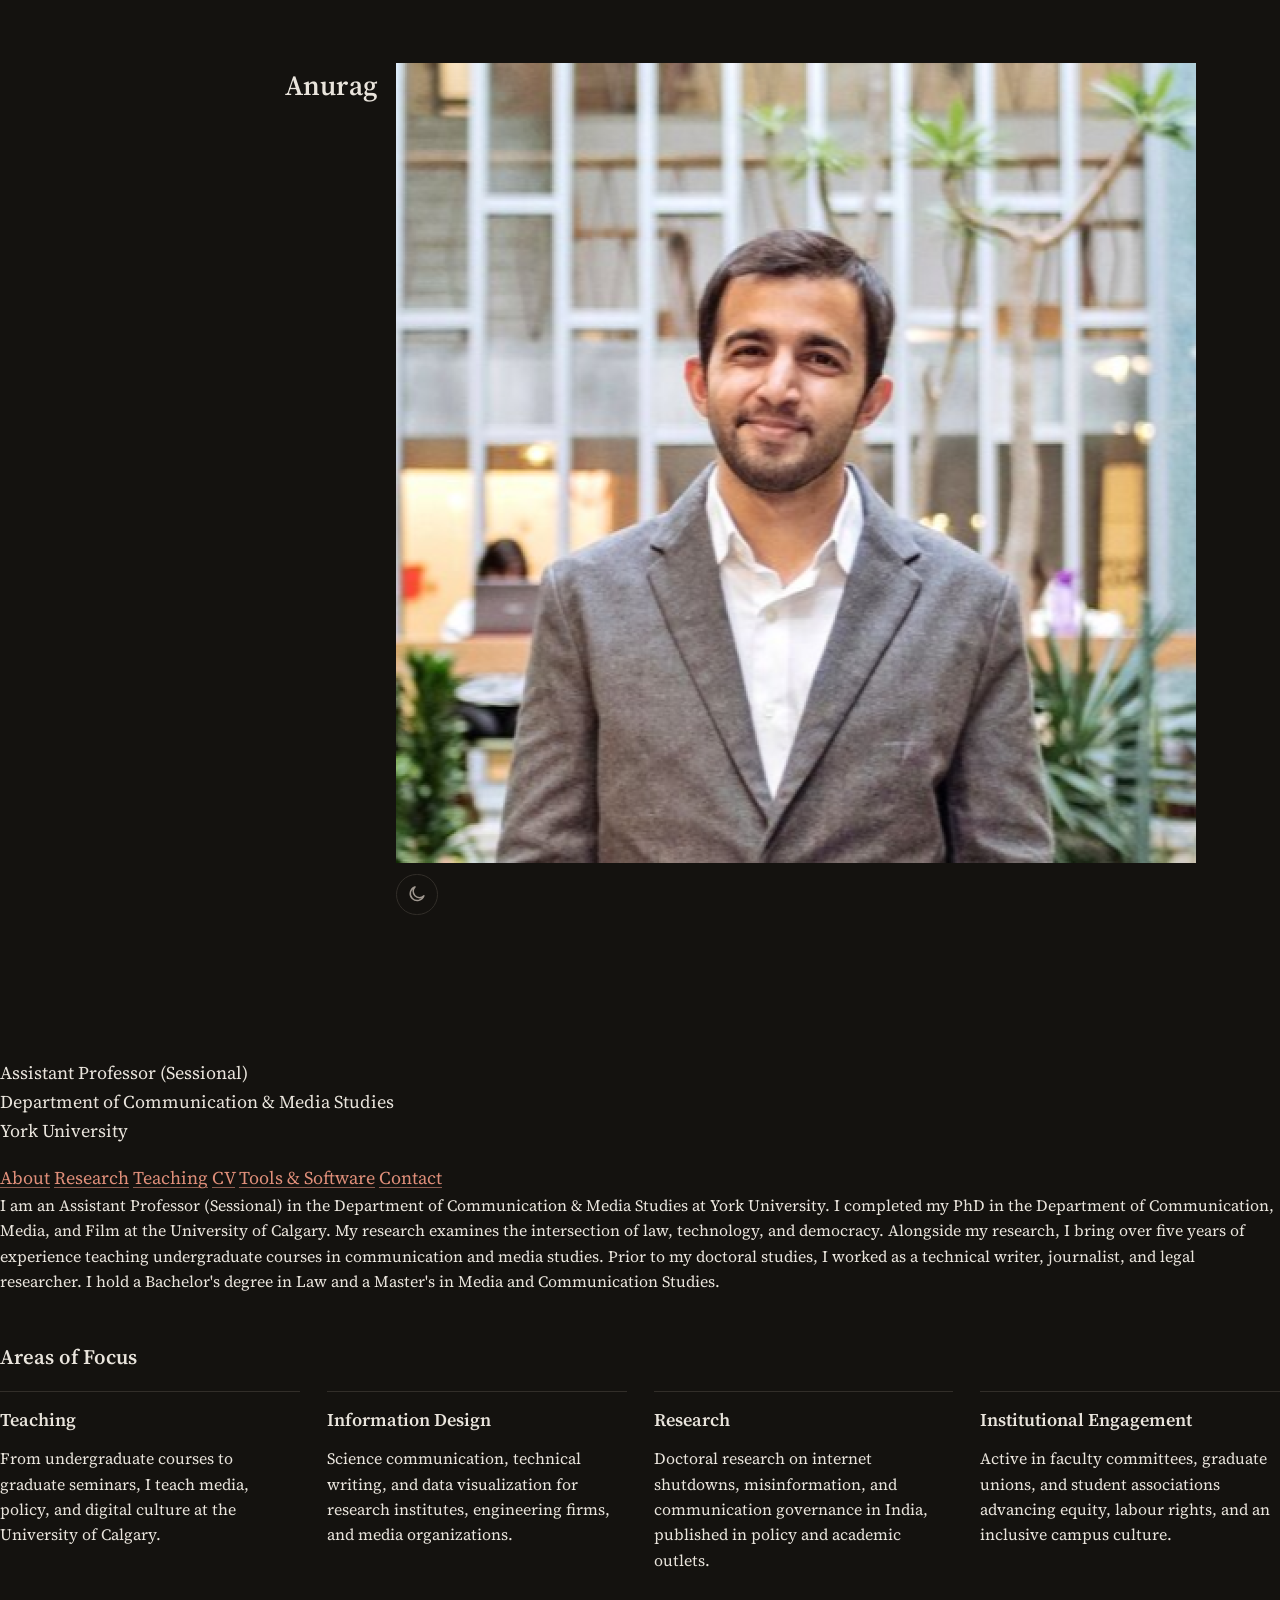
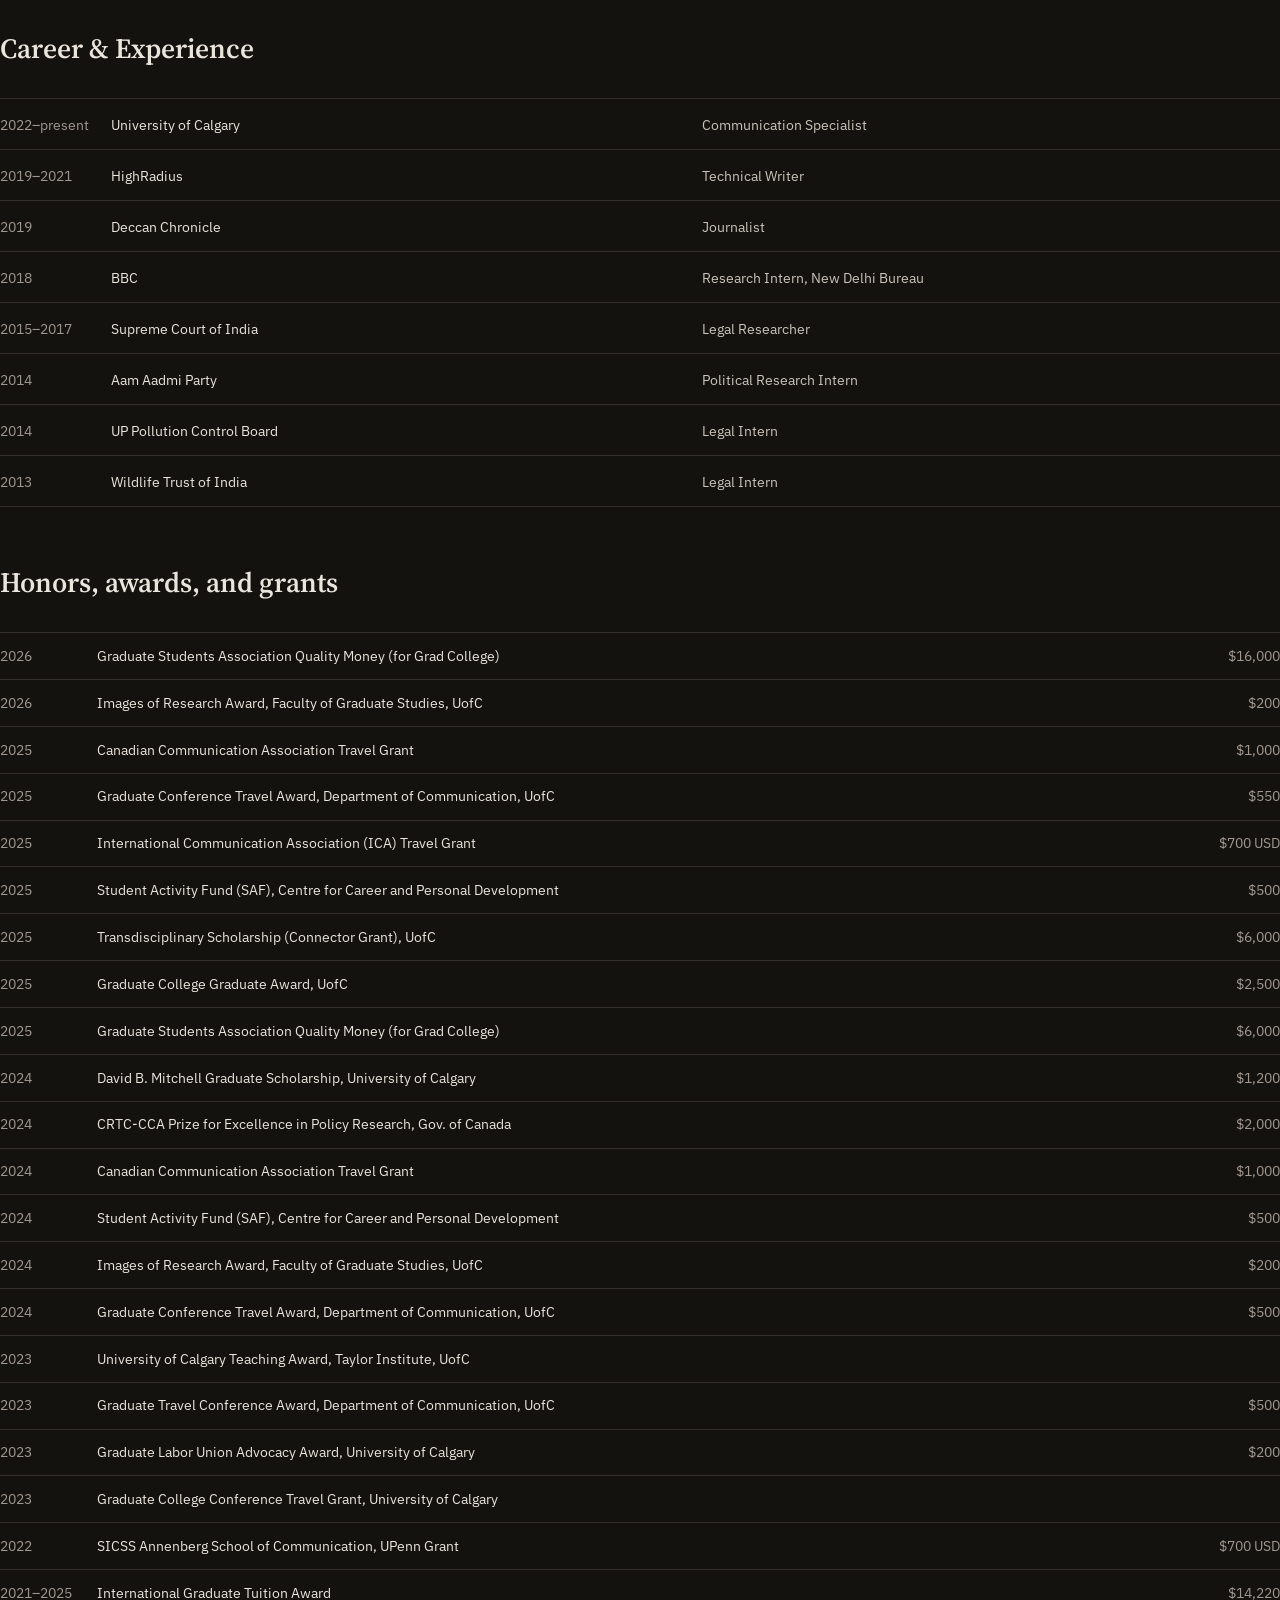
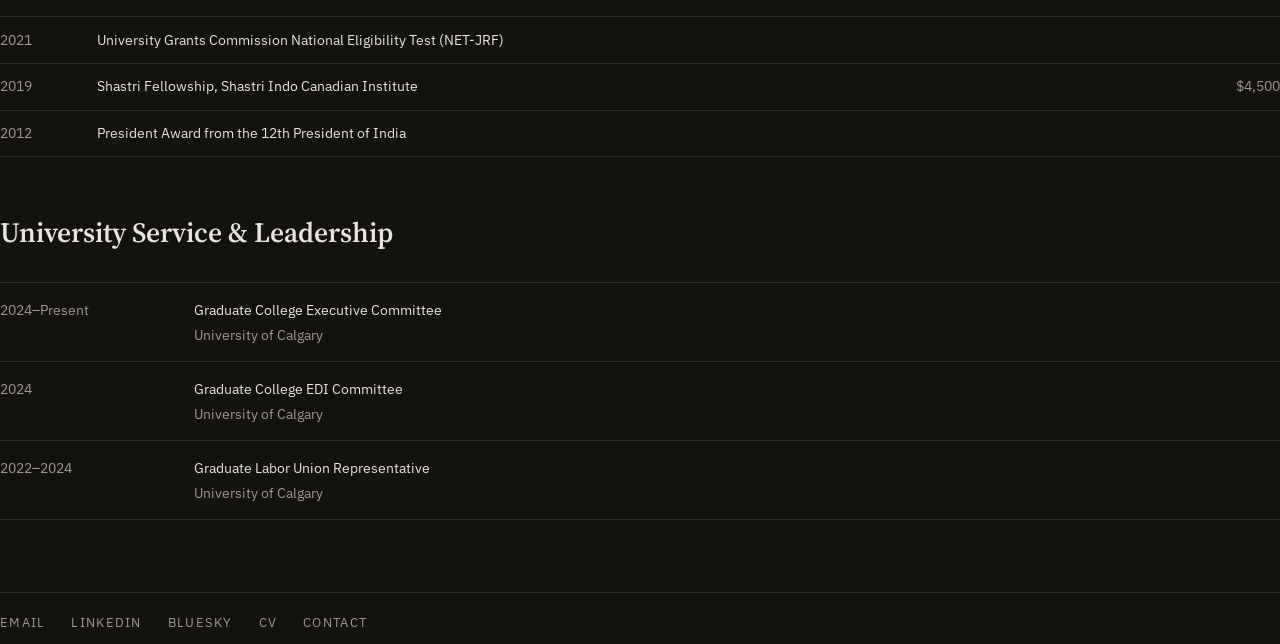
==== index.html @ cae6c917 "Update index.html" ====
<!DOCTYPE html>
<html lang="en">
<head>
  <meta charset="utf-8">
  <meta name="viewport" content="width=device-width, initial-scale=1">
  <title>Anurag — Assistant Professor (Sessional), York University</title>
  <meta name="description" content="Anurag is an Assistant Professor (Sessional) at York University. His research examines the intersection of law, technology, and democracy.">
  <link rel="canonical" href="https://imisstravelling.github.io/anurag.github.io/">
  <meta name="theme-color" content="#14120f" media="(prefers-color-scheme: dark)">
  <meta name="theme-color" content="#fffefc" media="(prefers-color-scheme: light)">
  <link rel="icon" type="image/png" href="assets/favicon.png?v=2">
  <link rel="preconnect" href="https://fonts.googleapis.com">
  <link rel="preconnect" href="https://fonts.gstatic.com" crossorigin>
  <link href="https://fonts.googleapis.com/css2?family=IBM+Plex+Sans:wght@400;500&family=Source+Serif+4:ital,opsz,wght@0,8..60,400;0,8..60,600;1,8..60,400&display=swap" rel="stylesheet">
  <link rel="stylesheet" href="assets/css/style.css">
  <script>
    try {
      var t = localStorage.getItem('anurag-theme');
      if (t === 'light' || t === 'dark') document.documentElement.setAttribute('data-theme', t);
    } catch (e) {}
  </script>
</head>
<body>
  <div class="page">
    <header class="masthead">
      <div class="masthead-top">
        <h1><a href="index.html">Anurag</a></h1>
        <div class="masthead-right">
          <img src="assets/profile.png" alt="Anurag" class="profile-avatar">
          <button class="theme-toggle" id="theme-toggle" type="button" aria-label="Switch to light theme">
            <svg class="icon-sun" viewBox="0 0 24 24" fill="none" stroke="currentColor" stroke-width="1.8" stroke-linecap="round" aria-hidden="true">
              <circle cx="12" cy="12" r="4.2"></circle>
              <path d="M12 2.6v2.2M12 19.2v2.2M4.2 4.2l1.6 1.6M18.2 18.2l1.6 1.6M2.6 12h2.2M19.2 12h2.2M4.2 19.8l1.6-1.6M18.2 5.8l1.6-1.6"></path>
            </svg>
            <svg class="icon-moon" viewBox="0 0 24 24" fill="none" stroke="currentColor" stroke-width="1.8" stroke-linecap="round" stroke-linejoin="round" aria-hidden="true">
              <path d="M20.5 14.3A8.5 8.5 0 1 1 9.7 3.5a6.8 6.8 0 0 0 10.8 10.8Z"></path>
            </svg>
          </button>
        </div>
      </div>
      <p class="role">
        Assistant Professor (Sessional)<br>
        Department of Communication &amp; Media Studies<br>
        York University
      </p>
      <nav>
        <a href="index.html" aria-current="page">About</a>
        <a href="research.html">Research</a>
        <a href="teaching.html">Teaching</a>
        <a href="assets/Anurag%20CV.pdf">CV</a>
        <a href="software.html">Tools &amp; Software</a>
        <a href="contact.html">Contact</a>
      </nav>
    </header>

    <main>
      <section class="hero-intro lede" aria-label="About Anurag">
        <p>I am an Assistant Professor (Sessional) in the Department of Communication &amp; Media Studies at York University. I completed my PhD in the Department of Communication, Media, and Film at the University of Calgary. My research examines the intersection of law, technology, and democracy. Alongside my research, I bring over five years of experience teaching undergraduate courses in communication and media studies. Prior to my doctoral studies, I worked as a technical writer, journalist, and legal researcher. I hold a Bachelor's degree in Law and a Master's in Media and Communication Studies.</p>
      </section>

      <section class="skills" aria-labelledby="skills-heading">
        <h2 id="skills-heading">Areas of Focus</h2>
        <div class="skills-grid">
          <article class="skill-card">
            <h3>Teaching</h3>
            <p>From undergraduate courses to graduate seminars, I teach media, policy, and digital culture at the University of Calgary.</p>
          </article>
          <article class="skill-card">
            <h3>Information Design</h3>
            <p>Science communication, technical writing, and data visualization for research institutes, engineering firms, and media organizations.</p>
          </article>
          <article class="skill-card">
            <h3>Research</h3>
            <p>Doctoral research on internet shutdowns, misinformation, and communication governance in India, published in policy and academic outlets.</p>
          </article>
          <article class="skill-card">
            <h3>Institutional Engagement</h3>
            <p>Active in faculty committees, graduate unions, and student associations advancing equity, labour rights, and an inclusive campus culture.</p>
          </article>
        </div>
      </section>

      <section class="career" aria-labelledby="career-heading">
        <h2 id="career-heading" class="career-title">Career &amp; Experience</h2>
        <div class="career-list">
          <article class="career-row">
            <span class="career-date">2022–present</span>
            <span class="career-organization">University of Calgary</span>
            <span class="career-role">Communication Specialist</span>
          </article>
          <article class="career-row">
            <span class="career-date">2019–2021</span>
            <span class="career-organization">HighRadius</span>
            <span class="career-role">Technical Writer</span>
          </article>
          <article class="career-row">
            <span class="career-date">2019</span>
            <span class="career-organization">Deccan Chronicle</span>
            <span class="career-role">Journalist</span>
          </article>
          <article class="career-row">
            <span class="career-date">2018</span>
            <span class="career-organization">BBC</span>
            <span class="career-role">Research Intern, New Delhi Bureau</span>
          </article>
          <article class="career-row">
            <span class="career-date">2015–2017</span>
            <span class="career-organization">Supreme Court of India</span>
            <span class="career-role">Legal Researcher</span>
          </article>
          <article class="career-row">
            <span class="career-date">2014</span>
            <span class="career-organization">Aam Aadmi Party</span>
            <span class="career-role">Political Research Intern</span>
          </article>
          <article class="career-row">
            <span class="career-date">2014</span>
            <span class="career-organization">UP Pollution Control Board</span>
            <span class="career-role">Legal Intern</span>
          </article>
          <article class="career-row">
            <span class="career-date">2013</span>
            <span class="career-organization">Wildlife Trust of India</span>
            <span class="career-role">Legal Intern</span>
          </article>
        </div>
      </section>

      <section class="awards" aria-labelledby="awards-heading">
        <h2 id="awards-heading" class="career-title">Honors, awards, and grants</h2>
        <div class="awards-list">
          <article class="award-row">
            <span class="award-date">2026</span>
            <span class="award-name">Graduate Students Association Quality Money (for Grad College)</span>
            <span class="award-amount">$16,000</span>
          </article>
          <article class="award-row">
            <span class="award-date">2026</span>
            <span class="award-name">Images of Research Award, Faculty of Graduate Studies, UofC</span>
            <span class="award-amount">$200</span>
          </article>
          <article class="award-row">
            <span class="award-date">2025</span>
            <span class="award-name">Canadian Communication Association Travel Grant</span>
            <span class="award-amount">$1,000</span>
          </article>
          <article class="award-row">
            <span class="award-date">2025</span>
            <span class="award-name">Graduate Conference Travel Award, Department of Communication, UofC</span>
            <span class="award-amount">$550</span>
          </article>
          <article class="award-row">
            <span class="award-date">2025</span>
            <span class="award-name">International Communication Association (ICA) Travel Grant</span>
            <span class="award-amount">$700 USD</span>
          </article>
          <article class="award-row">
            <span class="award-date">2025</span>
            <span class="award-name">Student Activity Fund (SAF), Centre for Career and Personal Development</span>
            <span class="award-amount">$500</span>
          </article>
          <article class="award-row">
            <span class="award-date">2025</span>
            <span class="award-name">Transdisciplinary Scholarship (Connector Grant), UofC</span>
            <span class="award-amount">$6,000</span>
          </article>
          <article class="award-row">
            <span class="award-date">2025</span>
            <span class="award-name">Graduate College Graduate Award, UofC</span>
            <span class="award-amount">$2,500</span>
          </article>
          <article class="award-row">
            <span class="award-date">2025</span>
            <span class="award-name">Graduate Students Association Quality Money (for Grad College)</span>
            <span class="award-amount">$6,000</span>
          </article>
          <article class="award-row">
            <span class="award-date">2024</span>
            <span class="award-name">David B. Mitchell Graduate Scholarship, University of Calgary</span>
            <span class="award-amount">$1,200</span>
          </article>
          <article class="award-row">
            <span class="award-date">2024</span>
            <span class="award-name">CRTC-CCA Prize for Excellence in Policy Research, Gov. of Canada</span>
            <span class="award-amount">$2,000</span>
          </article>
          <article class="award-row">
            <span class="award-date">2024</span>
            <span class="award-name">Canadian Communication Association Travel Grant</span>
            <span class="award-amount">$1,000</span>
          </article>
          <article class="award-row">
            <span class="award-date">2024</span>
            <span class="award-name">Student Activity Fund (SAF), Centre for Career and Personal Development</span>
            <span class="award-amount">$500</span>
          </article>
          <article class="award-row">
            <span class="award-date">2024</span>
            <span class="award-name">Images of Research Award, Faculty of Graduate Studies, UofC</span>
            <span class="award-amount">$200</span>
          </article>
          <article class="award-row">
            <span class="award-date">2024</span>
            <span class="award-name">Graduate Conference Travel Award, Department of Communication, UofC</span>
            <span class="award-amount">$500</span>
          </article>
          <article class="award-row">
            <span class="award-date">2023</span>
            <span class="award-name">University of Calgary Teaching Award, Taylor Institute, UofC</span>
            <span class="award-amount"></span>
          </article>
          <article class="award-row">
            <span class="award-date">2023</span>
            <span class="award-name">Graduate Travel Conference Award, Department of Communication, UofC</span>
            <span class="award-amount">$500</span>
          </article>
          <article class="award-row">
            <span class="award-date">2023</span>
            <span class="award-name">Graduate Labor Union Advocacy Award, University of Calgary</span>
            <span class="award-amount">$200</span>
          </article>
          <article class="award-row">
            <span class="award-date">2023</span>
            <span class="award-name">Graduate College Conference Travel Grant, University of Calgary</span>
            <span class="award-amount"></span>
          </article>
          <article class="award-row">
            <span class="award-date">2022</span>
            <span class="award-name">SICSS Annenberg School of Communication, UPenn Grant</span>
            <span class="award-amount">$700 USD</span>
          </article>
          <article class="award-row">
            <span class="award-date">2021–2025</span>
            <span class="award-name">International Graduate Tuition Award</span>
            <span class="award-amount">$14,220</span>
          </article>
          <article class="award-row">
            <span class="award-date">2021</span>
            <span class="award-name">University Grants Commission National Eligibility Test (NET-JRF)</span>
            <span class="award-amount"></span>
          </article>
          <article class="award-row">
            <span class="award-date">2019</span>
            <span class="award-name">Shastri Fellowship, Shastri Indo Canadian Institute</span>
            <span class="award-amount">$4,500</span>
          </article>
          <article class="award-row">
            <span class="award-date">2012</span>
            <span class="award-name">President Award from the 12th President of India</span>
            <span class="award-amount"></span>
          </article>
        </div>
      </section>

      <section class="university-services" aria-labelledby="university-services-heading">
        <h2 id="university-services-heading" class="career-title">University Service &amp; Leadership</h2>
        <div class="service-list">
          <article class="service-row">
            <span class="service-date">2024–Present</span>
            <div class="service-detail">
              <p class="service-role">Graduate College Executive Committee</p>
              <p class="service-institution">University of Calgary</p>
            </div>
          </article>
          <article class="service-row">
            <span class="service-date">2024</span>
            <div class="service-detail">
              <p class="service-role">Graduate College EDI Committee</p>
              <p class="service-institution">University of Calgary</p>
            </div>
          </article>
          <article class="service-row">
            <span class="service-date">2022–2024</span>
            <div class="service-detail">
              <p class="service-role">Graduate Labor Union Representative</p>
              <p class="service-institution">University of Calgary</p>
            </div>
          </article>
        </div>
      </section>

    </main>

    <footer>
      <div class="footer-links">
        <a href="mailto:anurag1@ucalgary.ca">Email</a>
        <a href="https://www.linkedin.com/in/researchgap" target="_blank" rel="noopener">LinkedIn</a>
        <a href="https://bsky.app/profile/researchgap.bsky.social" target="_blank" rel="noopener">Bluesky</a>
        <a href="assets/Anurag%20CV.pdf">CV</a>
        <a href="contact.html">Contact</a>
      </div>
    </footer>
  </div>
  <script src="assets/js/theme.js"></script>
</body>
</html>
---- assets/css/style.css ----
/* ============================================================
   Anurag — academic portfolio
   Minimal academic aesthetic: serif type, warm paper, muted
   brick accent, thin rules, generous spacing.
   Dark (near-black) is the default theme; light via toggle.
   ============================================================ */

/* Fonts (Source Serif 4, IBM Plex Sans) are loaded from Google Fonts
   in each page's <head> for simplicity and offline-safe fallbacks. */

:root {
  --serif: "Source Serif 4", Charter, Georgia, serif;
  --sans: "IBM Plex Sans", system-ui, sans-serif;
  color-scheme: dark;
}

/* Dark (default) */
:root,
:root[data-theme="dark"] {
  --ink: #e9e4dc;
  --paper: #14120f;
  --paper-raise: #1c1916;
  --accent: #e08f7a;
  --muted: #a09890;
  --rule: #322e29;
  --underline: #8a5c50;
  --abstract: #c9c3ba;
  --select: #4a2f28;
  --shadow: rgba(0, 0, 0, 0.5);
  color-scheme: dark;
}

:root[data-theme="light"] {
  --ink: #1a1a1a;
  --paper: #fffefc;
  --paper-raise: #faf7f2;
  --accent: #8a2f22;
  --muted: #6f6a64;
  --rule: #e7e2da;
  --underline: #c9a49e;
  --abstract: #3a3733;
  --select: #f3dcd6;
  --shadow: rgba(26, 22, 18, 0.08);
  color-scheme: light;
}

* { box-sizing: border-box; }

html {
  font-size: 18px;
  scroll-behavior: smooth;
}

body {
  margin: 0;
  background: var(--paper);
  color: var(--ink);
  font-family: var(--serif);
  line-height: 1.6;
  -webkit-font-smoothing: antialiased;
  text-rendering: optimizeLegibility;
  transition: background-color 0.35s ease, color 0.35s ease;
}

.page {
  max-width: 42rem;
  margin: 0 auto;
  padding: 3.5rem 1.25rem 5rem;
}

/* ---------- Masthead ---------- */
.masthead { margin-bottom: 3rem; }

.masthead-top {
  display: flex;
  align-items: flex-start;
  justify-content: space-between;
  gap: 1rem;
}

.masthead h1 {
  font-size: 1.55rem;
  font-weight: 600;
  letter-spacing: 0.01em;
  margin: 0 0 0.2rem;
}

.masthead h1 a { color: var(--ink); text-decoration: none; }

.masthead .role {
  font-size: 0.98rem;
  color: var(--muted);
  margin: 0 0 1.1rem;
}

.masthead nav {
  font-family: var(--sans);
  font-size: 0.72rem;
  letter-spacing: 0.14em;
  text-transform: uppercase;
  border-bottom: 1px solid var(--rule);
  padding-bottom: 1.1rem;
  display: flex;
  flex-wrap: wrap;
  gap: 0.15rem 0;
}

.masthead nav a {
  color: var(--muted);
  text-decoration: none;
  margin-right: 1.4rem;
  padding: 0.15rem 0;
  transition: color 0.18s ease;
}

.masthead nav a:hover { color: var(--accent); }
.masthead nav a[aria-current="page"] { color: var(--ink); }

/* ---------- Theme toggle ---------- */
.theme-toggle {
  flex: none;
  display: inline-flex;
  align-items: center;
  justify-content: center;
  width: 2.3rem;
  height: 2.3rem;
  margin-top: 0.1rem;
  background: transparent;
  color: var(--muted);
  border: 1px solid var(--rule);
  border-radius: 999px;
  cursor: pointer;
  transition: color 0.18s ease, border-color 0.18s ease, transform 0.25s ease;
}

.theme-toggle:hover {
  color: var(--accent);
  border-color: var(--underline);
}

.theme-toggle:active { transform: scale(0.94); }

.theme-toggle svg { width: 1.1rem; height: 1.1rem; display: block; }
.theme-toggle .icon-sun { display: none; }
.theme-toggle .icon-moon { display: block; }
:root[data-theme="light"] .theme-toggle .icon-sun { display: block; }
:root[data-theme="light"] .theme-toggle .icon-moon { display: none; }

/* ---------- Typography ---------- */
h2 {
  font-size: 1.15rem;
  font-weight: 600;
  margin: 2.6rem 0 0.9rem;
}
h2:first-of-type { margin-top: 0; }

h3 { font-size: 1.02rem; font-weight: 600; margin: 0 0 0.15rem; }

p { margin: 0 0 1.05rem; }

a {
  color: var(--accent);
  text-decoration: underline;
  text-decoration-thickness: 1px;
  text-underline-offset: 2.5px;
  text-decoration-color: var(--underline);
  transition: text-decoration-color 0.18s ease;
}
a:hover { text-decoration-color: var(--accent); }

/* ---------- Hero / intro ---------- */
.hero {
  display: grid;
  grid-template-columns: 1fr;
  gap: 1.75rem;
  align-items: start;
  margin-bottom: 0.5rem;
}

.hero-portrait {
  width: 7.5rem;
  height: 7.5rem;
  border-radius: 999px;
  object-fit: cover;
  border: 1px solid var(--rule);
  filter: grayscale(18%);
  box-shadow: 0 0 0 4px var(--paper), 0 0 0 5px var(--rule);
}

.hero-intro p,
.skill-card p { font-size: 0.88rem; }
.hero-intro p:last-child { margin-bottom: 0; }

.lede em { font-style: italic; }

/* ---------- Homepage skills ---------- */
.skills { margin-top: 2.6rem; }
.skills-grid {
  display: grid;
  grid-template-columns: 1fr;
  gap: 1.5rem;
}
.skill-card {
  border-top: 1px solid var(--rule);
  padding-top: 0.8rem;
}
.skill-card h3 {
  font-size: 1rem;
  margin: 0 0 0.65rem;
}
.skill-card p {
  color: var(--ink);
  margin: 0;
}

/* ---------- Homepage career history ---------- */
.career { margin-top: 3.2rem; }
.career-title {
  font-size: 1.55rem;
  line-height: 1.25;
  margin: 0 0 1.8rem;
}
.career-row {
  display: grid;
  grid-template-columns: 5.4rem minmax(0, 1fr);
  gap: 0.25rem 0.6rem;
  padding: 0.75rem 0;
  border-top: 1px solid var(--rule);
  font-family: var(--sans);
  font-size: 0.8rem;
}
.career-row:last-child { border-bottom: 1px solid var(--rule); }
.career-date {
  grid-row: span 2;
  color: var(--muted);
}
.career-organization { color: var(--ink); }
.career-role { color: var(--abstract); }

/* ---------- Homepage awards ---------- */
.awards { margin-top: 3.2rem; }
.awards-list { border-top: 1px solid var(--rule); }
.award-row {
  display: grid;
  grid-template-columns: 4.8rem minmax(0, 1fr);
  gap: 0.25rem 0.6rem;
  align-items: start;
  padding: 0.65rem 0;
  border-bottom: 1px solid var(--rule);
  font-family: var(--sans);
  font-size: 0.78rem;
}
.award-date { color: var(--muted); }
.award-name { color: var(--ink); }
.award-amount {
  grid-column: 2;
  color: var(--muted);
}

/* ---------- Homepage university service ---------- */
.university-services { margin-top: 3.2rem; }
.service-list { border-top: 1px solid var(--rule); }
.service-row {
  display: grid;
  grid-template-columns: 7rem minmax(0, 1fr);
  gap: 0.35rem 0.75rem;
  padding: 0.8rem 0;
  border-bottom: 1px solid var(--rule);
  font-family: var(--sans);
  font-size: 0.8rem;
}
.service-date {
  grid-row: span 2;
  color: var(--muted);
}
.service-role {
  color: var(--ink);
  margin: 0 0 0.25rem;
}
.service-institution {
  color: var(--muted);
  font-size: 0.75rem;
  margin: 0;
}

/* ---------- Homepage authored news reports ---------- */
.news-reports { margin-top: 3.2rem; }
.news-report-list { border-top: 1px solid var(--rule); }
.news-report-row {
  display: grid;
  grid-template-columns: 4.2rem minmax(0, 1fr);
  gap: 0.3rem 0.75rem;
  padding: 0.75rem 0;
  border-bottom: 1px solid var(--rule);
  font-family: var(--sans);
  font-size: 0.8rem;
}
.news-report-date { color: var(--muted); }
.news-report-title {
  color: var(--ink);
  line-height: 1.5;
  margin: 0;
}
.news-report-source {
  grid-column: 2;
  color: var(--muted);
  font-size: 0.74rem;
}

/* ---------- Cards (skills / interests) ---------- */
.cards {
  display: grid;
  grid-template-columns: 1fr;
  gap: 1px;
  background: var(--rule);
  border: 1px solid var(--rule);
  border-radius: 3px;
  overflow: hidden;
  margin: 1.5rem 0 0.5rem;
}

.card {
  background: var(--paper);
  padding: 1.35rem 1.4rem 1.5rem;
  transition: background-color 0.2s ease;
}
.card:hover { background: var(--paper-raise); }

.card-kicker {
  font-family: var(--sans);
  font-size: 0.68rem;
  letter-spacing: 0.12em;
  text-transform: uppercase;
  color: var(--muted);
  margin: 0 0 0.5rem;
}

.card h3 {
  font-size: 1.05rem;
  margin: 0 0 0.4rem;
}

.card p {
  font-size: 0.93rem;
  color: var(--abstract);
  margin: 0;
}

/* ---------- Dated entries ---------- */
.entry { position: relative; margin: 0 0 1.6rem; }

.entry .date {
  font-family: var(--sans);
  font-size: 0.7rem;
  letter-spacing: 0.08em;
  text-transform: uppercase;
  color: var(--muted);
  display: block;
  margin-bottom: 0.15rem;
}

@media (min-width: 62rem) {
  .entry .date {
    position: absolute;
    left: -9.5rem;
    top: 0.28rem;
    width: 8.25rem;
    text-align: right;
    margin: 0;
  }
  .entry { padding-left: 0; }
}

.entry .byline {
  font-size: 0.93rem;
  color: var(--abstract);
  margin: 0 0 0.15rem;
}

.entry .venue { font-style: italic; }

.entry .note {
  font-size: 0.86rem;
  color: var(--muted);
  margin: 0.15rem 0 0;
}

.entry .note.award {
  font-family: var(--sans);
  font-size: 0.72rem;
  letter-spacing: 0.05em;
  text-transform: uppercase;
  color: var(--accent);
}

.entry .role-line {
  font-size: 0.95rem;
  margin: 0 0 0.2rem;
}

.entry ul.bullets {
  margin: 0.4rem 0 0;
  padding-left: 1.1rem;
}

.entry ul.bullets li {
  font-size: 0.93rem;
  color: var(--abstract);
  margin-bottom: 0.3rem;
}

/* ---------- Publication list ---------- */
.publication-list { margin: 0 0 2rem; }
.publication {
  display: grid;
  grid-template-columns: 3.5rem minmax(0, 1fr);
  gap: 0.6rem;
  padding: 0.75rem 0;
  border-top: 1px solid var(--rule);
}
.publication:last-child { border-bottom: 1px solid var(--rule); }
.publication .date {
  font-family: var(--sans);
  font-size: 0.78rem;
  color: var(--muted);
  padding-top: 0.05rem;
}
.publication .byline {
  font-family: var(--sans);
  font-size: 0.82rem;
  color: var(--ink);
  line-height: 1.55;
  margin: 0;
}
.publication .venue { font-style: normal; }
.publication .note { margin-top: 0.25rem; }

/* ---------- Conference presentations ---------- */
.conference-list {
  margin: 0 0 2rem;
  border-top: 1px solid var(--rule);
}
.conference-row {
  display: grid;
  grid-template-columns: 3.5rem minmax(0, 1fr);
  gap: 0.35rem 0.6rem;
  align-items: start;
  padding: 0.7rem 0;
  border-bottom: 1px solid var(--rule);
  font-family: var(--sans);
  font-size: 0.8rem;
}
.conference-row .date {
  color: var(--muted);
}
.conference-title {
  color: var(--ink);
  line-height: 1.5;
  margin: 0;
}
.conference-venue {
  grid-column: 2;
  color: var(--muted);
  text-align: left;
}
.conference-note {
  color: var(--muted);
  font-size: 0.75rem;
  line-height: 1.5;
  margin: 0.2rem 0 0;
}

/* ---------- Section intro ---------- */
.section-intro {
  font-size: 1.02rem;
  margin-bottom: 1.6rem;
}
.section-intro .sub { color: var(--muted); font-size: 0.95rem; }

/* ---------- Teaching experience ---------- */
.teaching-title {
  font-size: 1.55rem;
  line-height: 1.25;
  margin: 0 0 0.75rem;
}
.teaching-grid {
  display: grid;
  grid-template-columns: 1fr;
  gap: 1.8rem 2.2rem;
  margin: 3rem 0 2.5rem;
}
.teaching-entry {
  min-width: 0;
  border-top: 1px solid var(--rule);
  padding-top: 0.7rem;
}
.teaching-entry h3 {
  font-family: var(--sans);
  font-size: 0.82rem;
  font-weight: 500;
  margin: 0 0 0.7rem;
}
.teaching-entry .byline {
  font-size: 0.9rem;
  color: var(--abstract);
  margin: 0 0 0.35rem;
}
.teaching-entry .note {
  font-size: 0.86rem;
  color: var(--muted);
  margin: 0;
}

/* ---------- Lists ---------- */
ul { padding-left: 1.1rem; margin: 0 0 1.05rem; }
li { margin-bottom: 0.35rem; }

/* ---------- CV download ---------- */
.cv-actions { margin: 0.5rem 0 0; }
.cv-button {
  display: inline-block;
  font-family: var(--sans);
  font-size: 0.72rem;
  letter-spacing: 0.08em;
  text-transform: uppercase;
  color: var(--accent);
  border: 1px solid var(--underline);
  border-radius: 2px;
  padding: 0.5rem 0.9rem;
  text-decoration: none;
  transition: background-color 0.2s ease, border-color 0.2s ease;
}
.cv-button:hover {
  background: var(--select);
  border-color: var(--accent);
  text-decoration: none;
}

/* ---------- Contact ---------- */
.contact-list { list-style: none; padding: 0; margin: 0; }
.contact-list li {
  display: flex;
  flex-wrap: wrap;
  gap: 0.5rem 1rem;
  padding: 0.75rem 0;
  border-bottom: 1px solid var(--rule);
  margin: 0;
  font-size: 0.98rem;
}
.contact-list .label {
  font-family: var(--sans);
  font-size: 0.7rem;
  letter-spacing: 0.1em;
  text-transform: uppercase;
  color: var(--muted);
  min-width: 6.5rem;
  padding-top: 0.3rem;
}

/* ---------- Footer ---------- */
footer {
  margin-top: 4rem;
  padding-top: 1.1rem;
  border-top: 1px solid var(--rule);
  font-family: var(--sans);
  font-size: 0.72rem;
  letter-spacing: 0.1em;
  text-transform: uppercase;
  color: var(--muted);
}

footer .footer-links { margin-bottom: 0.6rem; }
footer a {
  color: var(--muted);
  text-decoration: none;
  margin-right: 1.2rem;
  transition: color 0.18s ease;
}
footer a:hover { color: var(--accent); }
footer .copyright { letter-spacing: 0.06em; text-transform: none; }

::selection { background: var(--select); }

:focus-visible { outline: 2px solid var(--accent); outline-offset: 2px; }

/* ---------- Responsive ---------- */
@media (min-width: 40rem) {
  .cards { grid-template-columns: 1fr 1fr; }
  .skills-grid { grid-template-columns: 1fr 1fr; }
  .teaching-grid { grid-template-columns: 1fr 1fr; }
  .career-row {
    grid-template-columns: 5.4rem minmax(0, 1fr) minmax(9rem, 1fr);
    align-items: center;
    gap: 0.75rem;
  }
  .career-date { grid-row: auto; }
  .award-row { grid-template-columns: 4.8rem minmax(0, 1fr) 5rem; }
  .award-amount {
    grid-column: auto;
    text-align: right;
  }
  .service-row {
    grid-template-columns: 10rem minmax(0, 1fr);
    gap: 0.75rem;
  }
  .service-date { grid-row: auto; }
  .news-report-row {
    grid-template-columns: 4.8rem minmax(0, 1fr) minmax(9rem, auto);
    gap: 0.75rem;
    align-items: center;
  }
  .news-report-source {
    grid-column: auto;
    text-align: right;
  }
  .conference-row {
    grid-template-columns: 4.8rem minmax(0, 1fr) minmax(8rem, 14rem);
    gap: 0.6rem;
    align-items: center;
  }
  .conference-venue {
    grid-column: auto;
    text-align: right;
  }
  .conference-note { grid-column: auto; }
}

@media (min-width: 62rem) {
  .skills-grid { grid-template-columns: repeat(4, minmax(0, 1fr)); }
}

@media (min-width: 30rem) {
  .hero {
    grid-template-columns: auto 1fr;
    gap: 2rem;
  }
}

@media (max-width: 30rem) {
  html { font-size: 17px; }
  .masthead nav a { margin-right: 1.1rem; }
  .contact-list .label { min-width: 100%; }
}

@media (prefers-reduced-motion: reduce) {
  * { animation: none !important; transition: none !important; }
  html { scroll-behavior: auto; }
}

/* ---------- Print (CV) ---------- */
@media print {
  :root, :root[data-theme="dark"], :root[data-theme="light"] {
    --ink: #000; --paper: #fff; --muted: #444; --rule: #ccc;
    --abstract: #222; --accent: #7a2016; --underline: #999;
  }
  body { font-size: 11pt; }
  .theme-toggle, .masthead nav, footer .footer-links, .cv-actions { display: none !important; }
  .page { max-width: none; padding: 0; }
  a { text-decoration: none; color: inherit; }
}
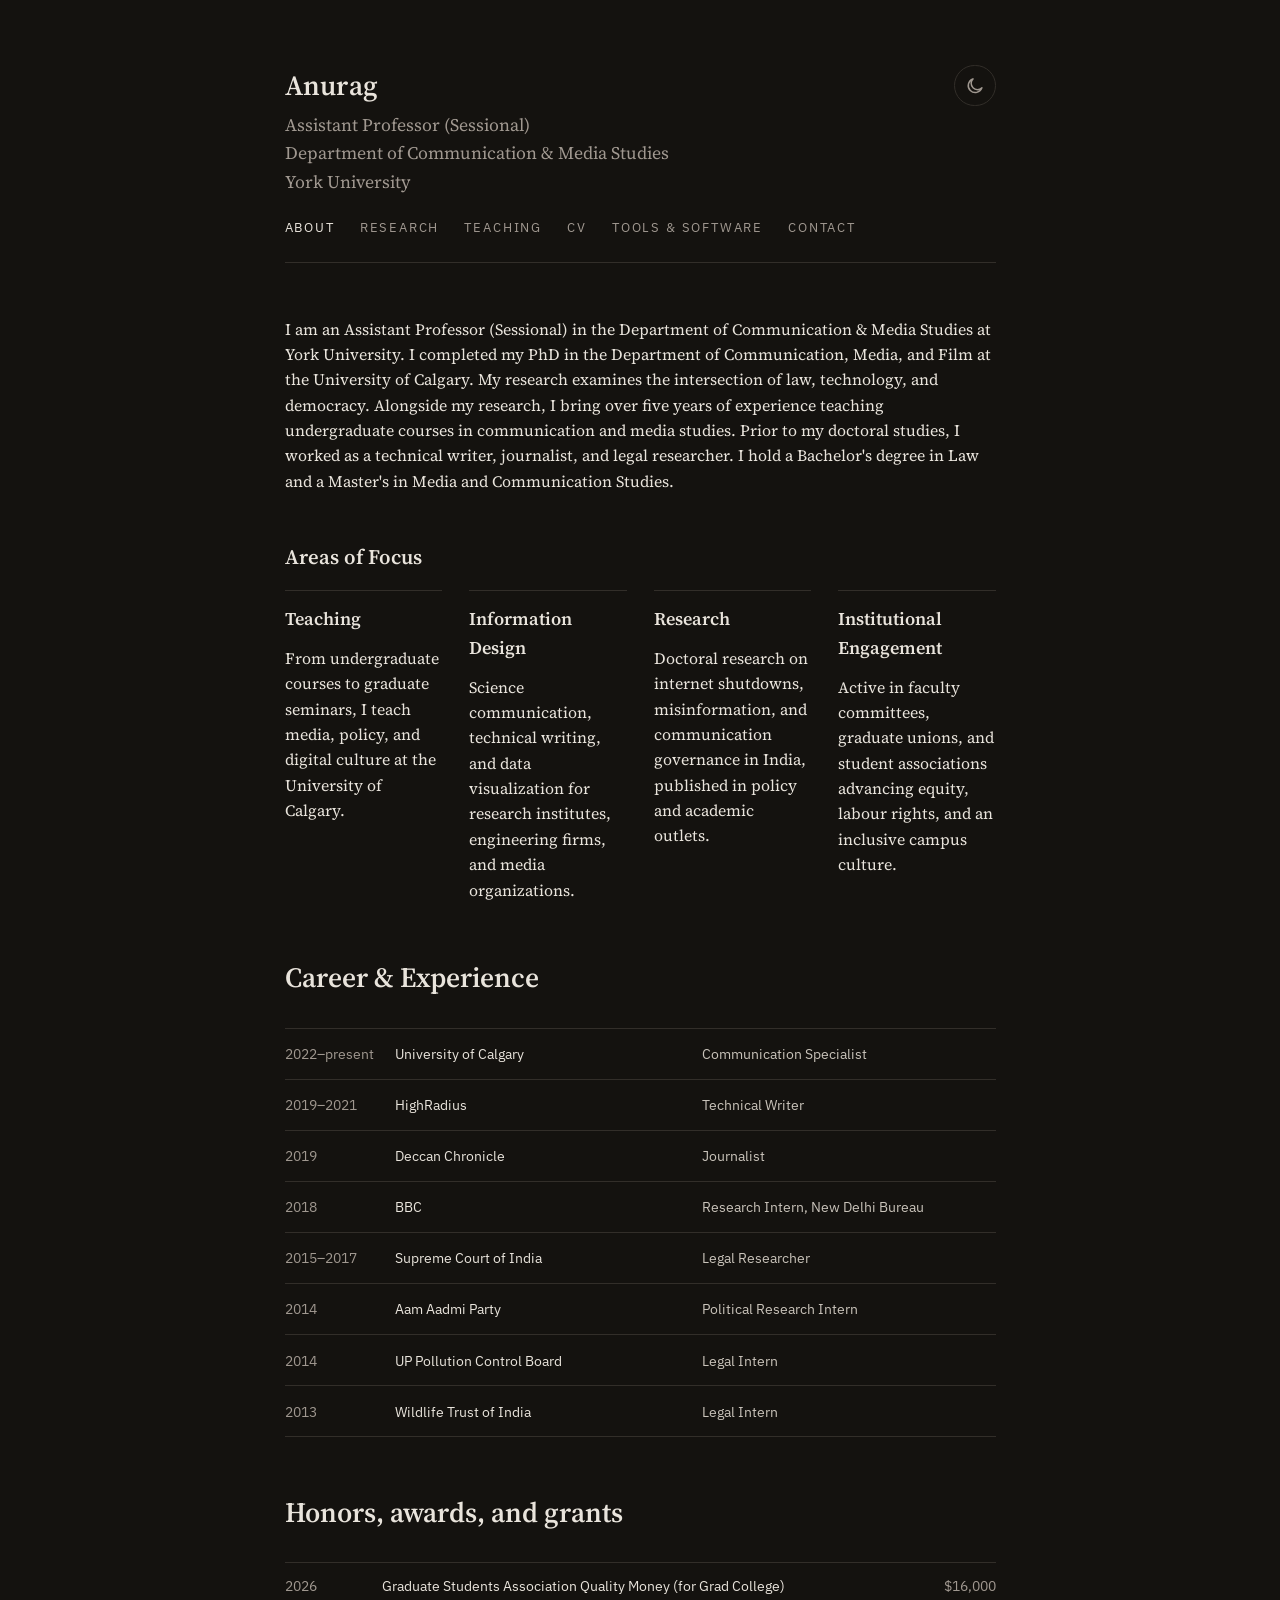
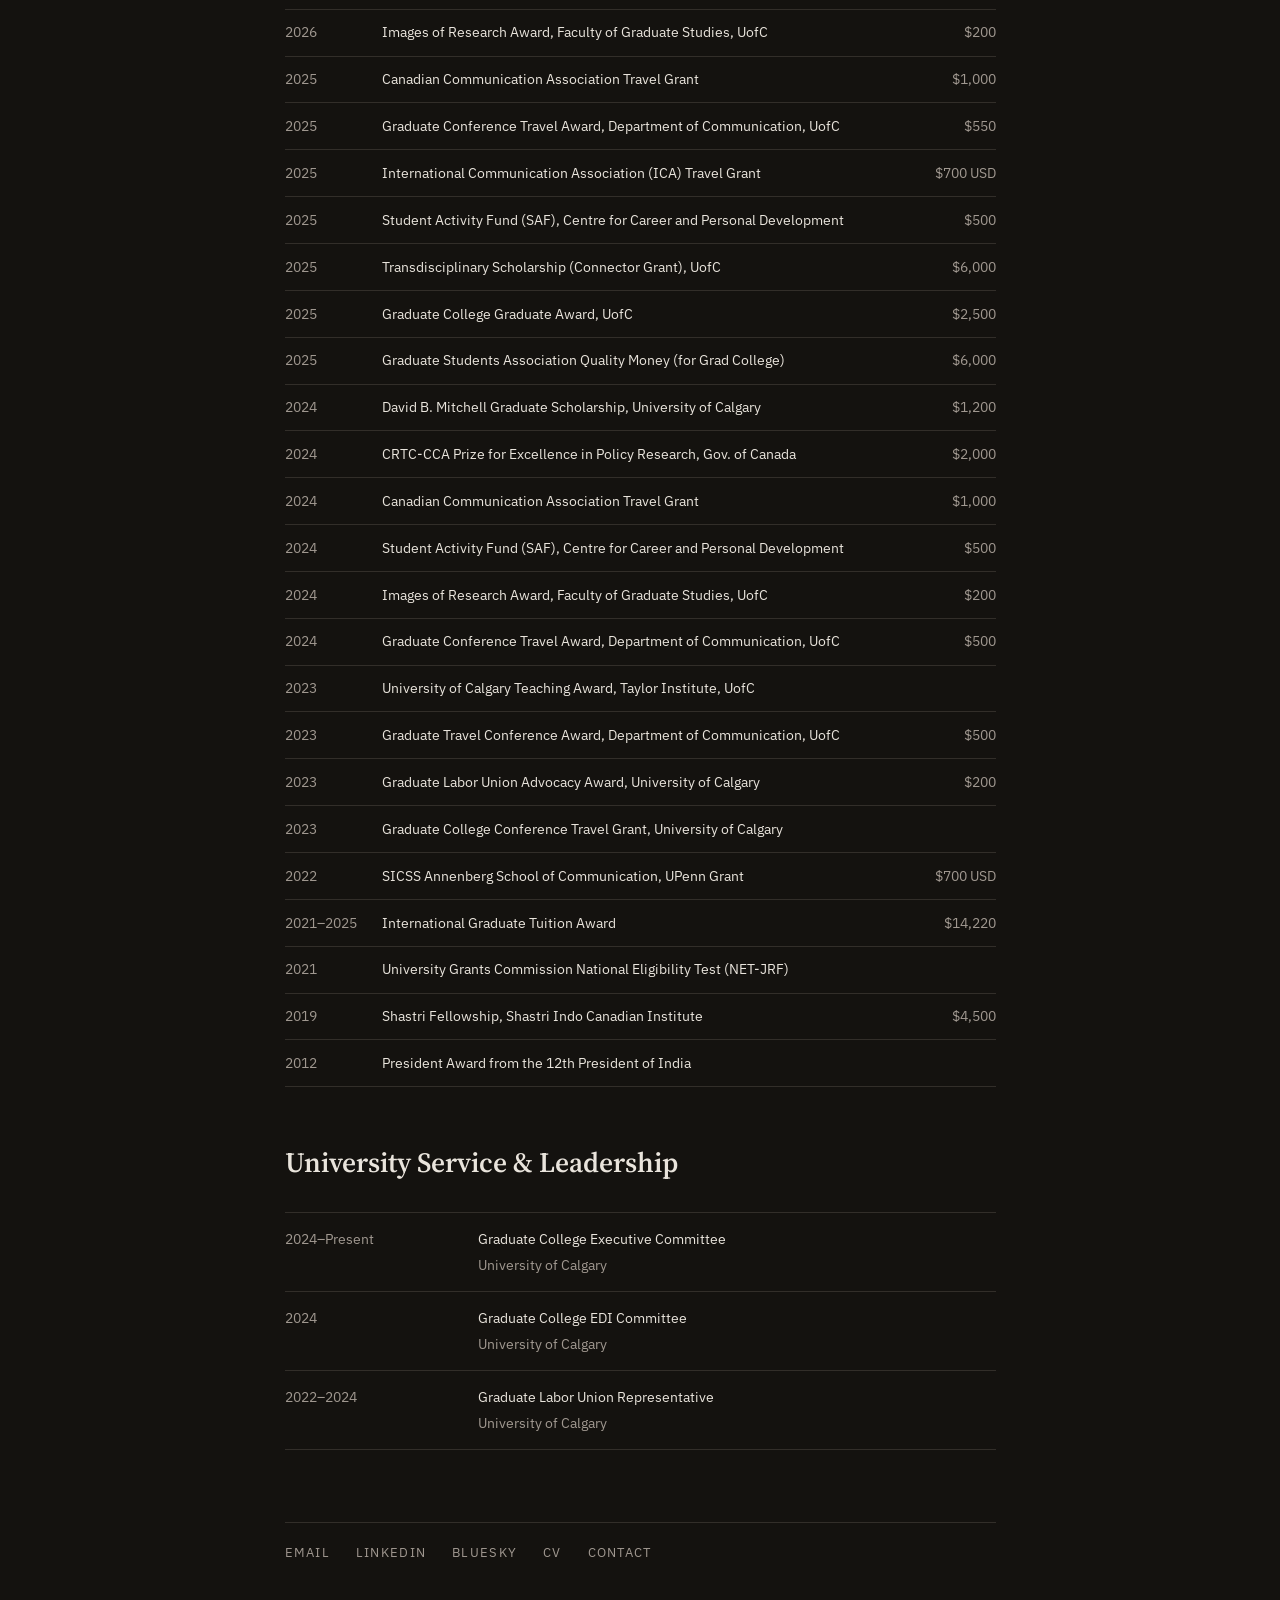
==== commit 141c4cb7: "Update index.html" ====
--- a/index.html
+++ b/index.html
@@ -25,18 +25,15 @@
     <header class="masthead">
       <div class="masthead-top">
         <h1><a href="index.html">Anurag</a></h1>
-        <div class="masthead-right">
-          <img src="assets/profile.png" alt="Anurag" class="profile-avatar">
-          <button class="theme-toggle" id="theme-toggle" type="button" aria-label="Switch to light theme">
-            <svg class="icon-sun" viewBox="0 0 24 24" fill="none" stroke="currentColor" stroke-width="1.8" stroke-linecap="round" aria-hidden="true">
-              <circle cx="12" cy="12" r="4.2"></circle>
-              <path d="M12 2.6v2.2M12 19.2v2.2M4.2 4.2l1.6 1.6M18.2 18.2l1.6 1.6M2.6 12h2.2M19.2 12h2.2M4.2 19.8l1.6-1.6M18.2 5.8l1.6-1.6"></path>
-            </svg>
-            <svg class="icon-moon" viewBox="0 0 24 24" fill="none" stroke="currentColor" stroke-width="1.8" stroke-linecap="round" stroke-linejoin="round" aria-hidden="true">
-              <path d="M20.5 14.3A8.5 8.5 0 1 1 9.7 3.5a6.8 6.8 0 0 0 10.8 10.8Z"></path>
-            </svg>
-          </button>
-        </div>
+        <button class="theme-toggle" id="theme-toggle" type="button" aria-label="Switch to light theme">
+          <svg class="icon-sun" viewBox="0 0 24 24" fill="none" stroke="currentColor" stroke-width="1.8" stroke-linecap="round" aria-hidden="true">
+            <circle cx="12" cy="12" r="4.2"></circle>
+            <path d="M12 2.6v2.2M12 19.2v2.2M4.2 4.2l1.6 1.6M18.2 18.2l1.6 1.6M2.6 12h2.2M19.2 12h2.2M4.2 19.8l1.6-1.6M18.2 5.8l1.6-1.6"></path>
+          </svg>
+          <svg class="icon-moon" viewBox="0 0 24 24" fill="none" stroke="currentColor" stroke-width="1.8" stroke-linecap="round" stroke-linejoin="round" aria-hidden="true">
+            <path d="M20.5 14.3A8.5 8.5 0 1 1 9.7 3.5a6.8 6.8 0 0 0 10.8 10.8Z"></path>
+          </svg>
+        </button>
       </div>
       <p class="role">
         Assistant Professor (Sessional)<br>
--- a/assets/css/style.css
+++ b/assets/css/style.css
@@ -77,7 +77,20 @@
   justify-content: space-between;
   gap: 1rem;
 }
-
+.masthead-right {
+  display: flex;
+  align-items: center;
+  gap: 1rem;
+}
+
+.profile-avatar {
+  width: 4.5rem;
+  height: 4.5rem;
+  border-radius: 50%;
+  object-fit: cover;
+  border: 1px solid var(--rule);
+  flex-shrink: 0;
+}
 .masthead h1 {
   font-size: 1.55rem;
   font-weight: 600;
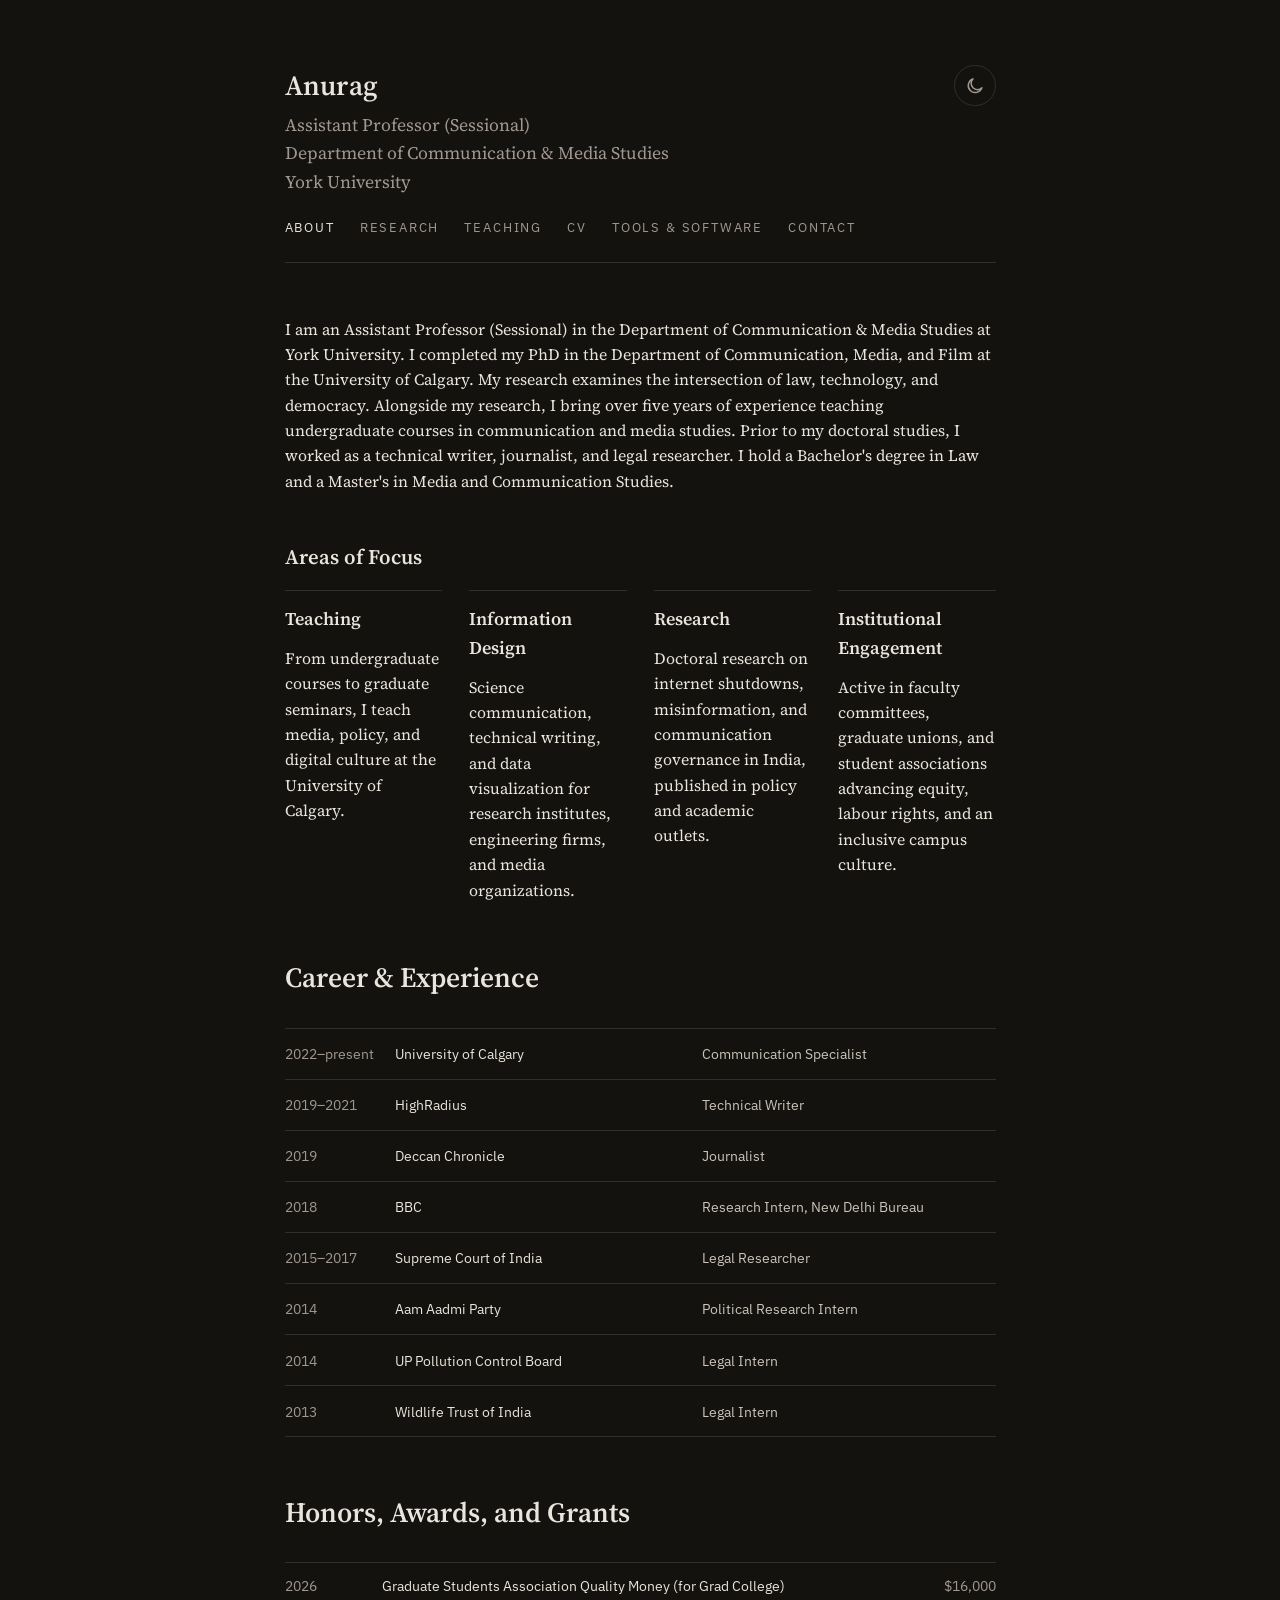
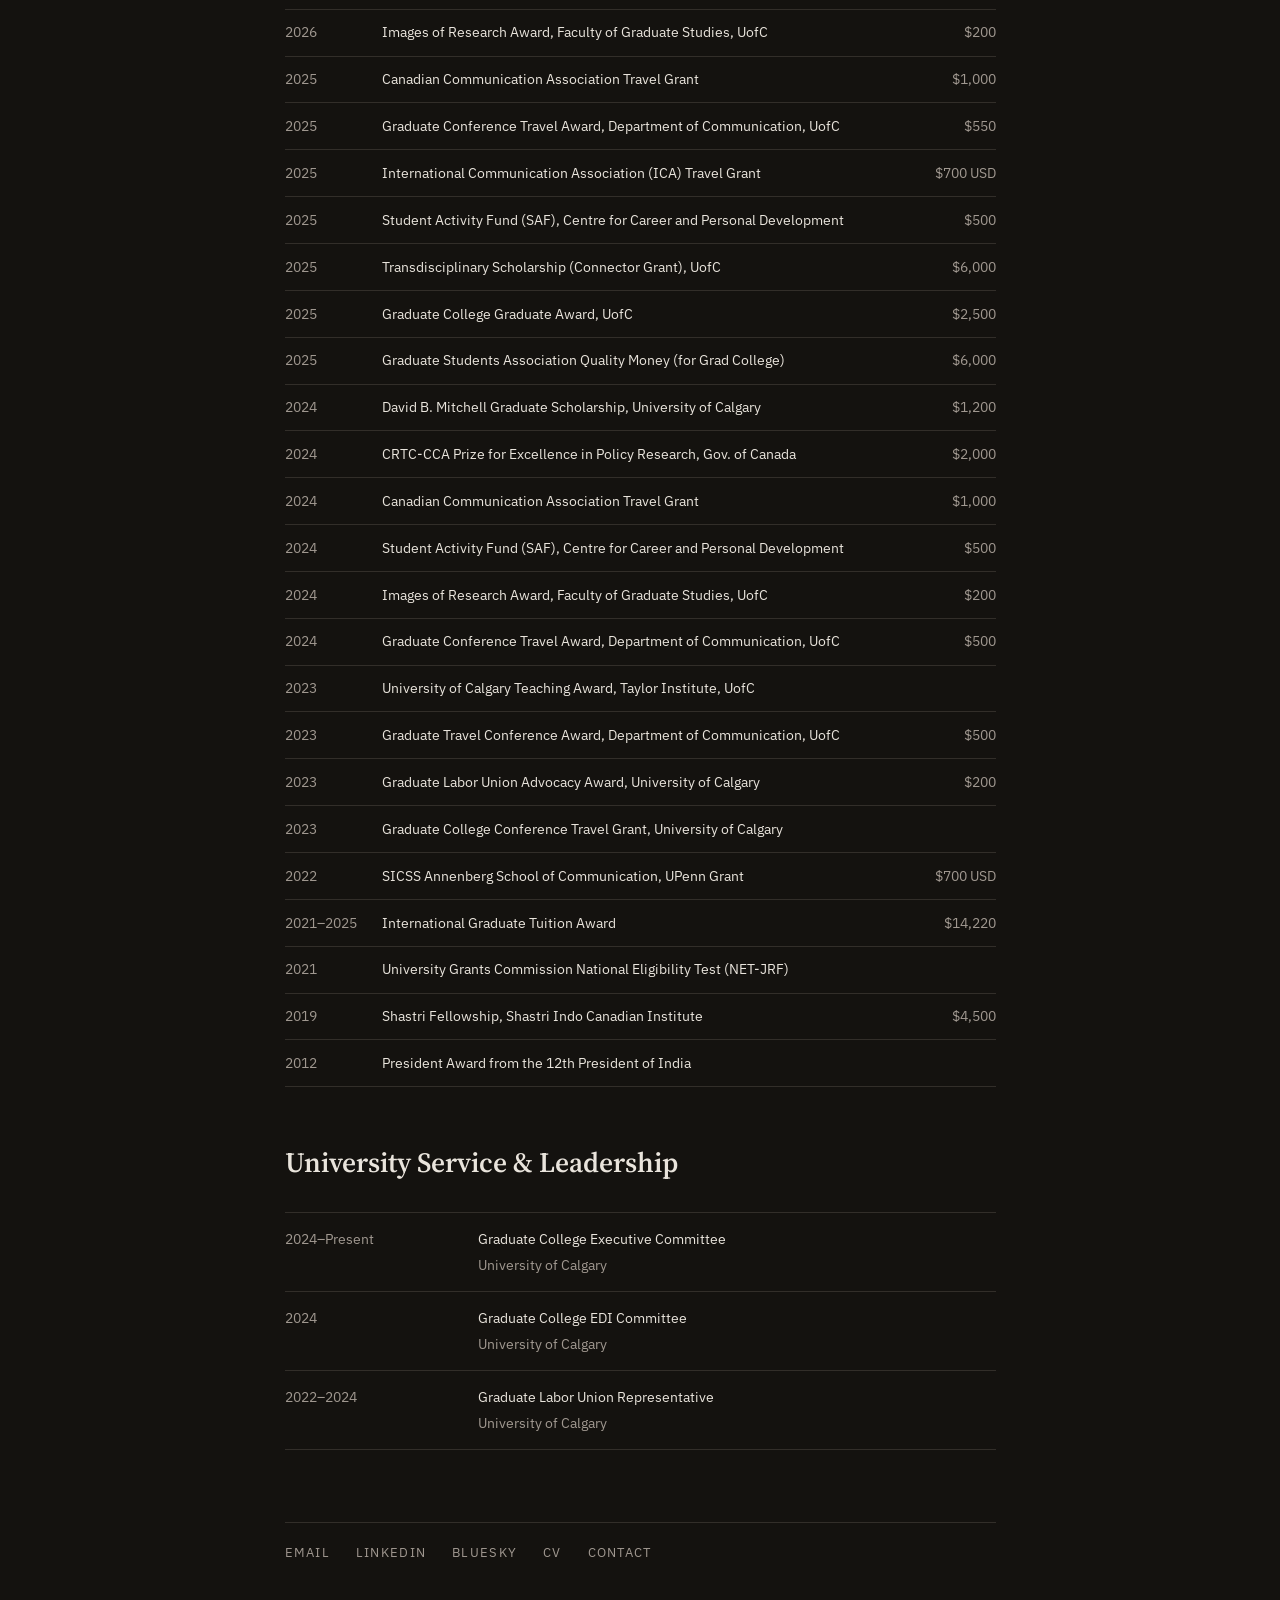
==== commit eba73a76: "Update index.html" ====
--- a/index.html
+++ b/index.html
@@ -124,7 +124,7 @@
       </section>
 
       <section class="awards" aria-labelledby="awards-heading">
-        <h2 id="awards-heading" class="career-title">Honors, awards, and grants</h2>
+        <h2 id="awards-heading" class="career-title">Honors, Awards, and Grants</h2>
         <div class="awards-list">
           <article class="award-row">
             <span class="award-date">2026</span>
--- a/assets/css/style.css
+++ b/assets/css/style.css
@@ -77,20 +77,7 @@
   justify-content: space-between;
   gap: 1rem;
 }
-.masthead-right {
-  display: flex;
-  align-items: center;
-  gap: 1rem;
-}
-
-.profile-avatar {
-  width: 4.5rem;
-  height: 4.5rem;
-  border-radius: 50%;
-  object-fit: cover;
-  border: 1px solid var(--rule);
-  flex-shrink: 0;
-}
+
 .masthead h1 {
   font-size: 1.55rem;
   font-weight: 600;
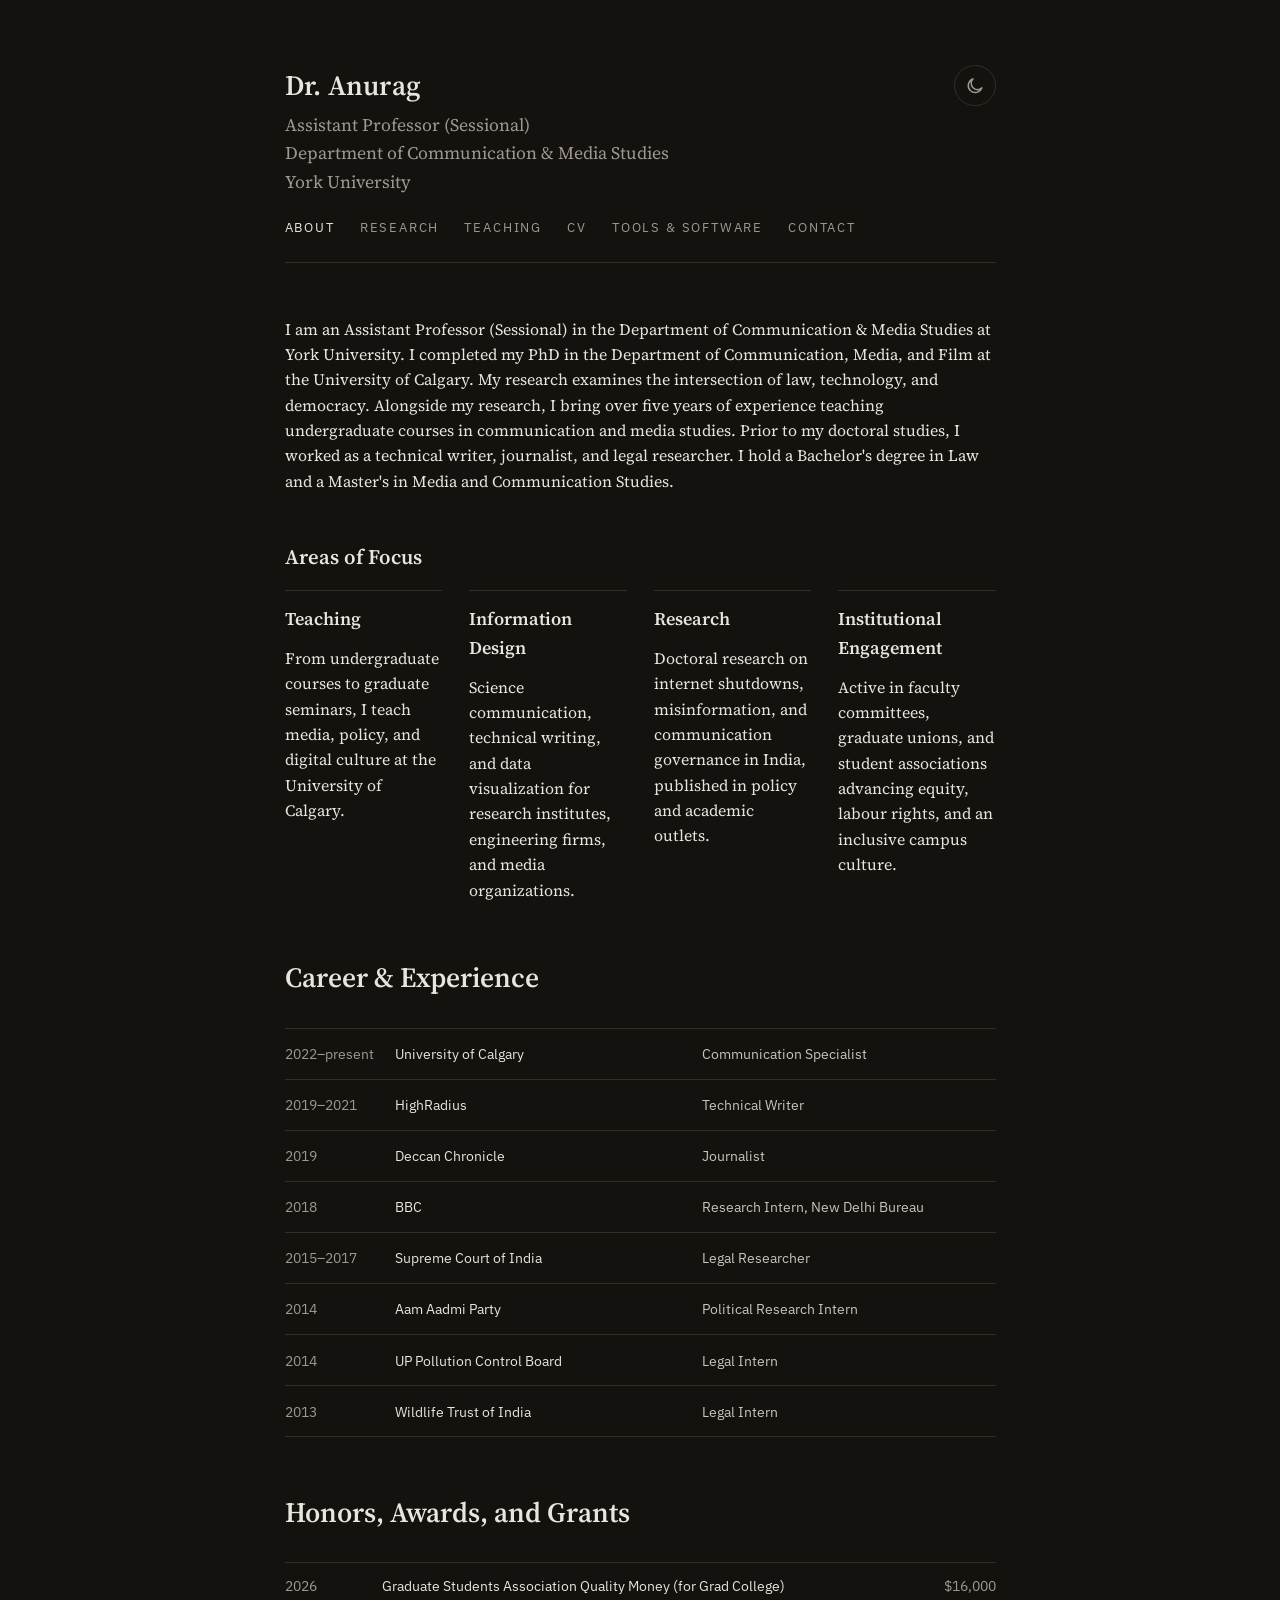
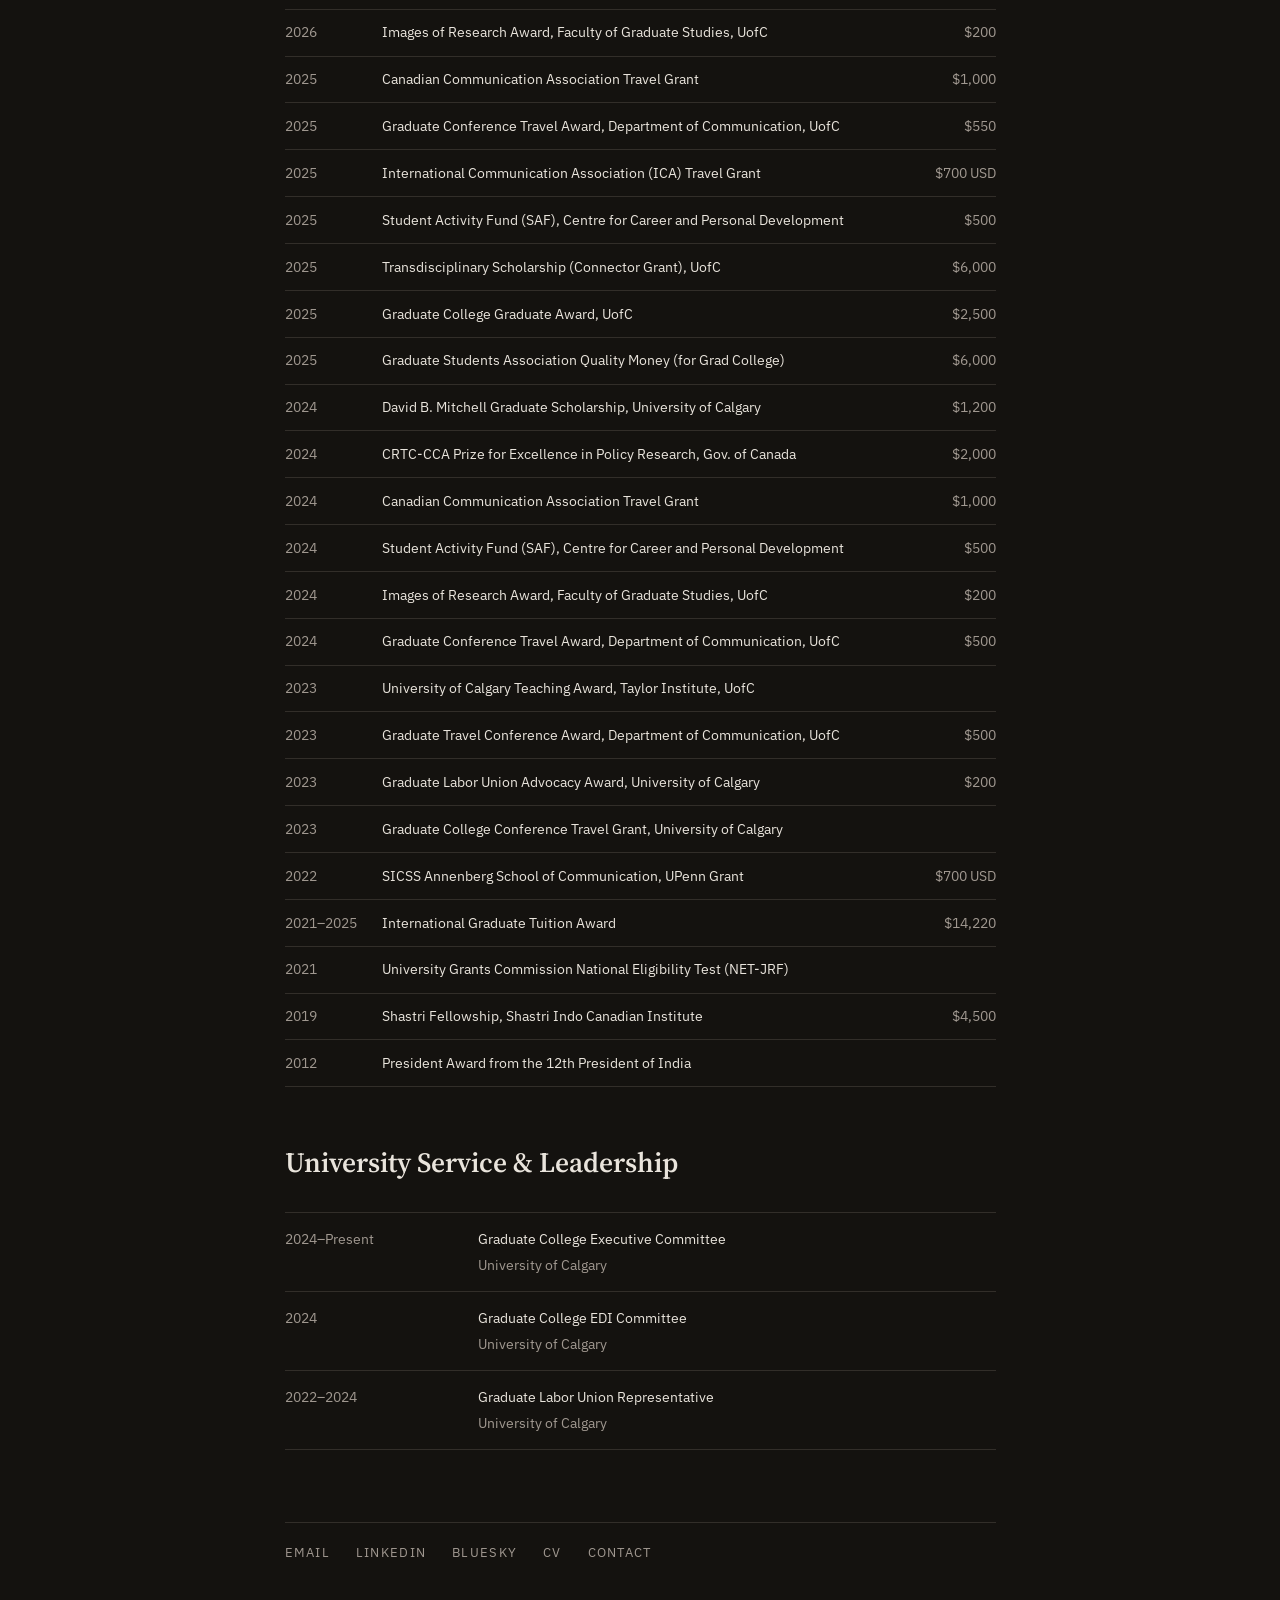
==== commit 6973c870: "Update index.html" ====
--- a/index.html
+++ b/index.html
@@ -24,7 +24,7 @@
   <div class="page">
     <header class="masthead">
       <div class="masthead-top">
-        <h1><a href="index.html">Anurag</a></h1>
+        <h1><a href="index.html">Dr. Anurag</a></h1>
         <button class="theme-toggle" id="theme-toggle" type="button" aria-label="Switch to light theme">
           <svg class="icon-sun" viewBox="0 0 24 24" fill="none" stroke="currentColor" stroke-width="1.8" stroke-linecap="round" aria-hidden="true">
             <circle cx="12" cy="12" r="4.2"></circle>
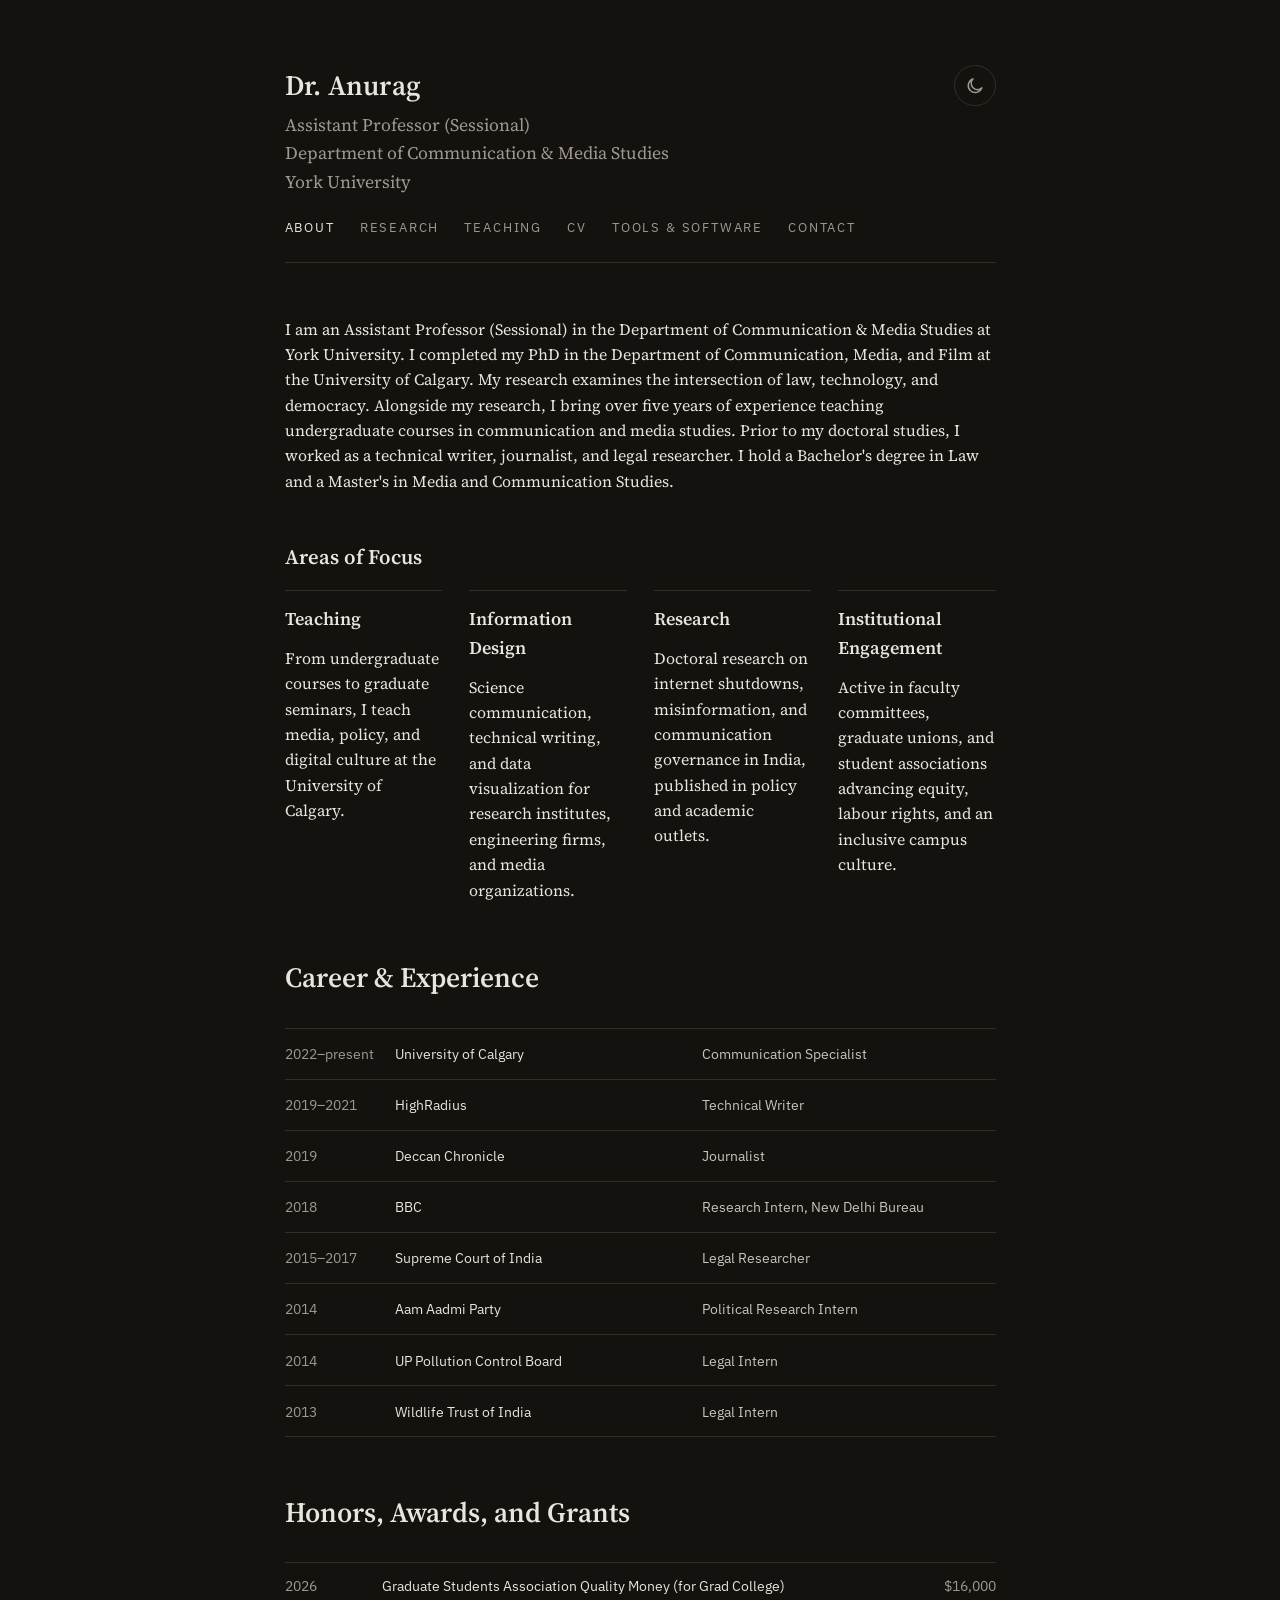
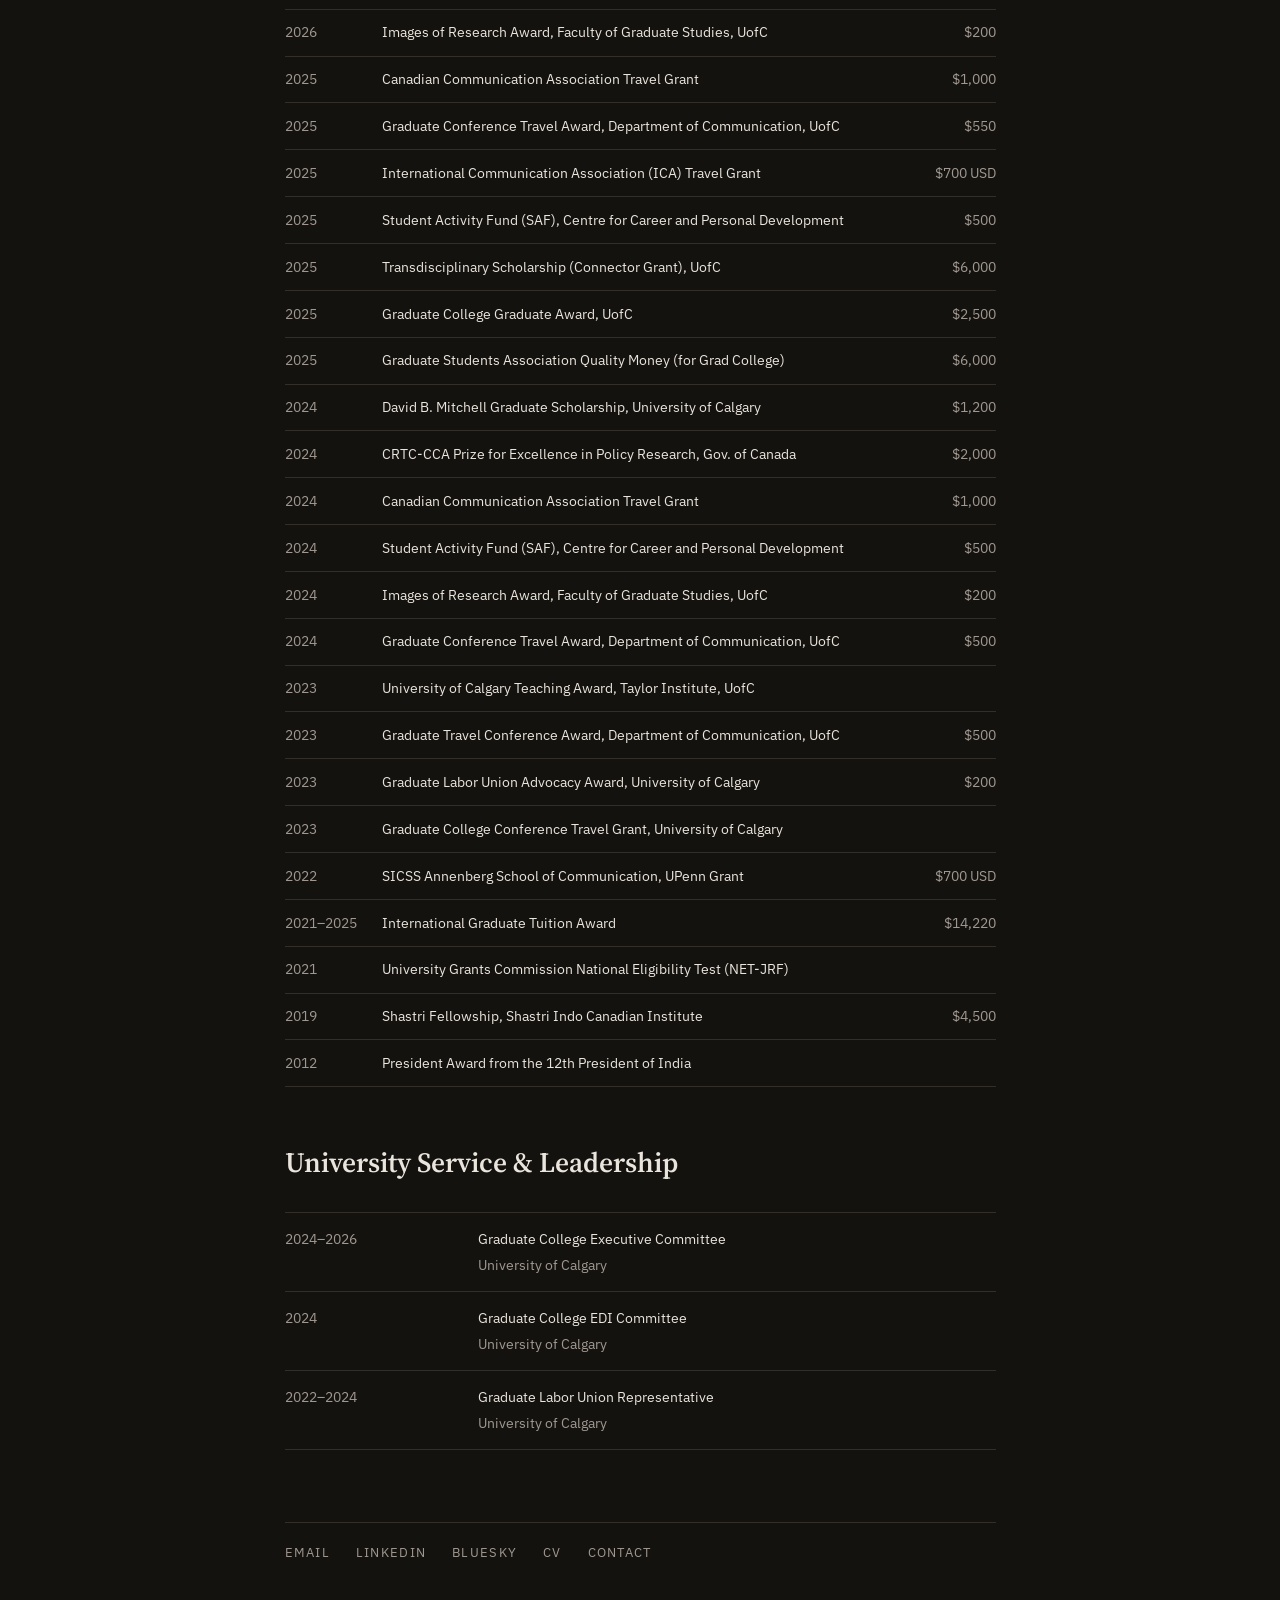
==== commit 10a7b95c: "Update index.html" ====
--- a/index.html
+++ b/index.html
@@ -253,7 +253,7 @@
         <h2 id="university-services-heading" class="career-title">University Service &amp; Leadership</h2>
         <div class="service-list">
           <article class="service-row">
-            <span class="service-date">2024–Present</span>
+            <span class="service-date">2024–2026</span>
             <div class="service-detail">
               <p class="service-role">Graduate College Executive Committee</p>
               <p class="service-institution">University of Calgary</p>
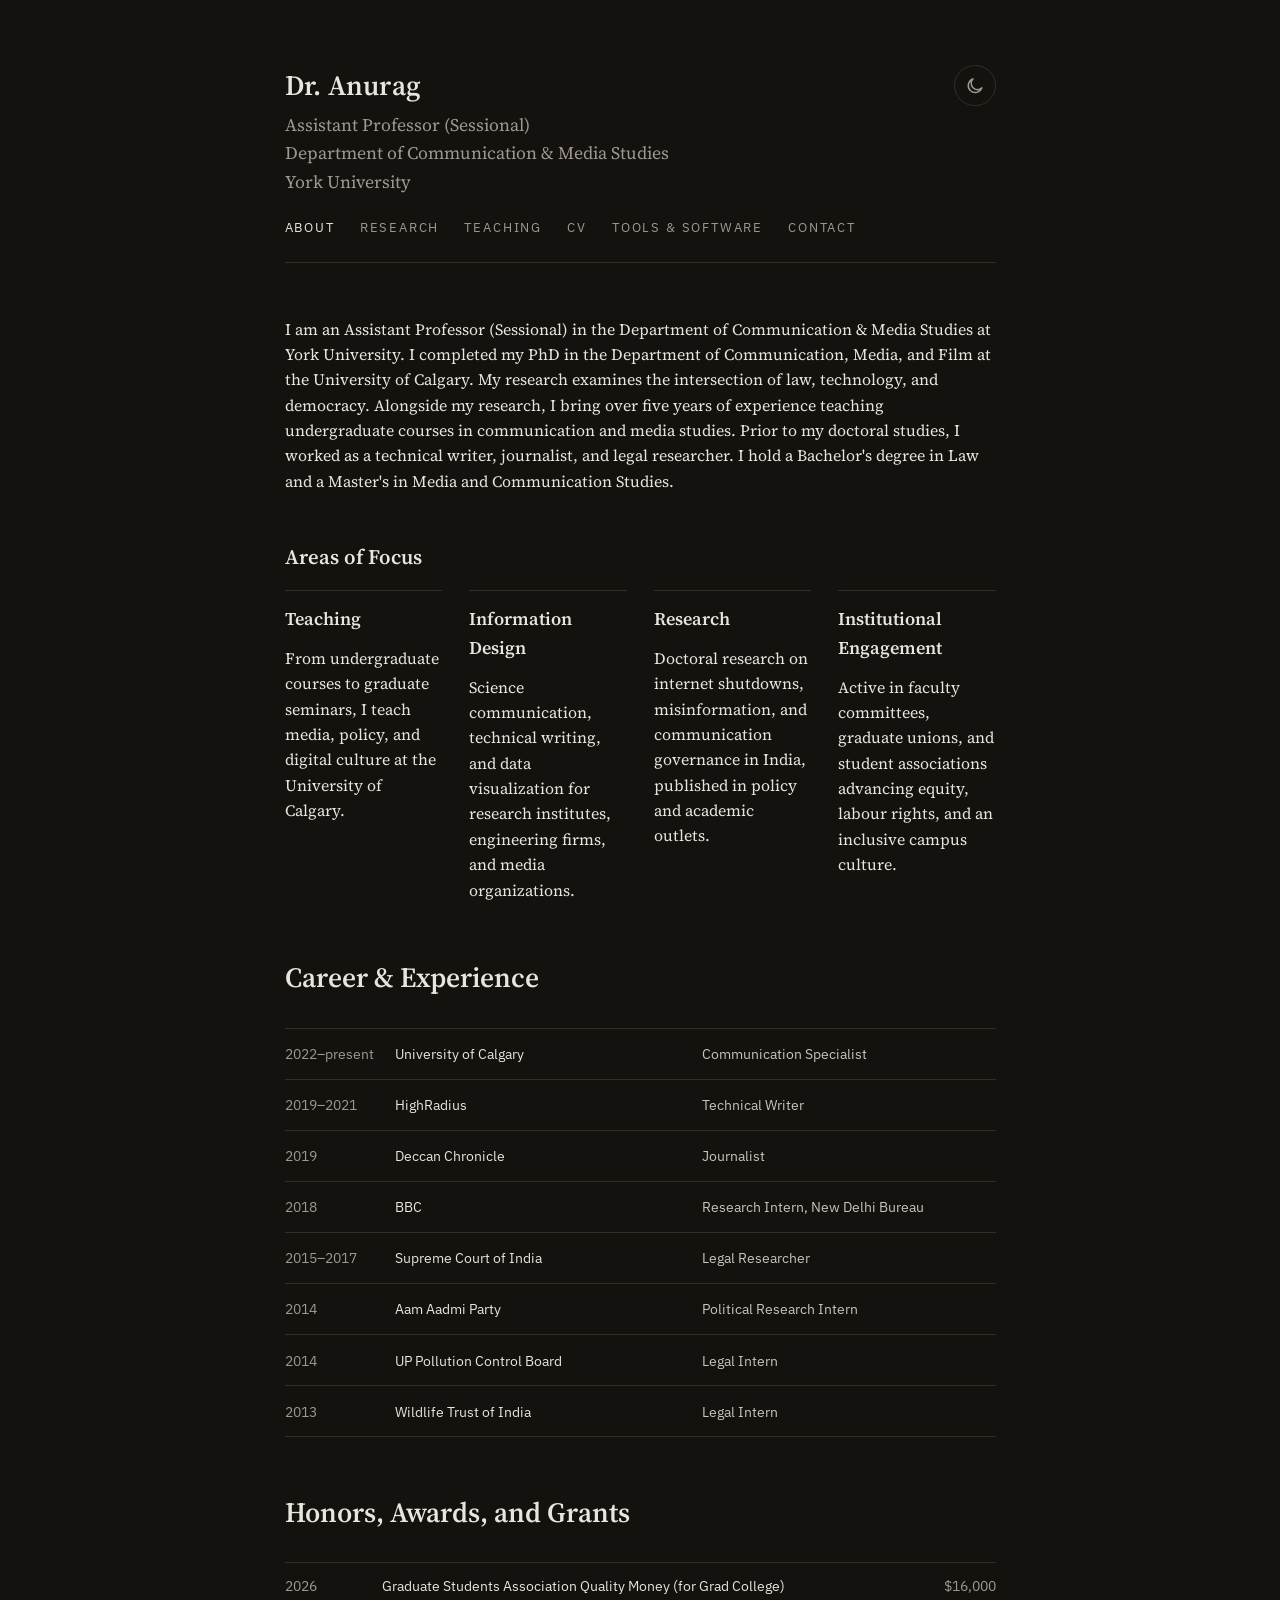
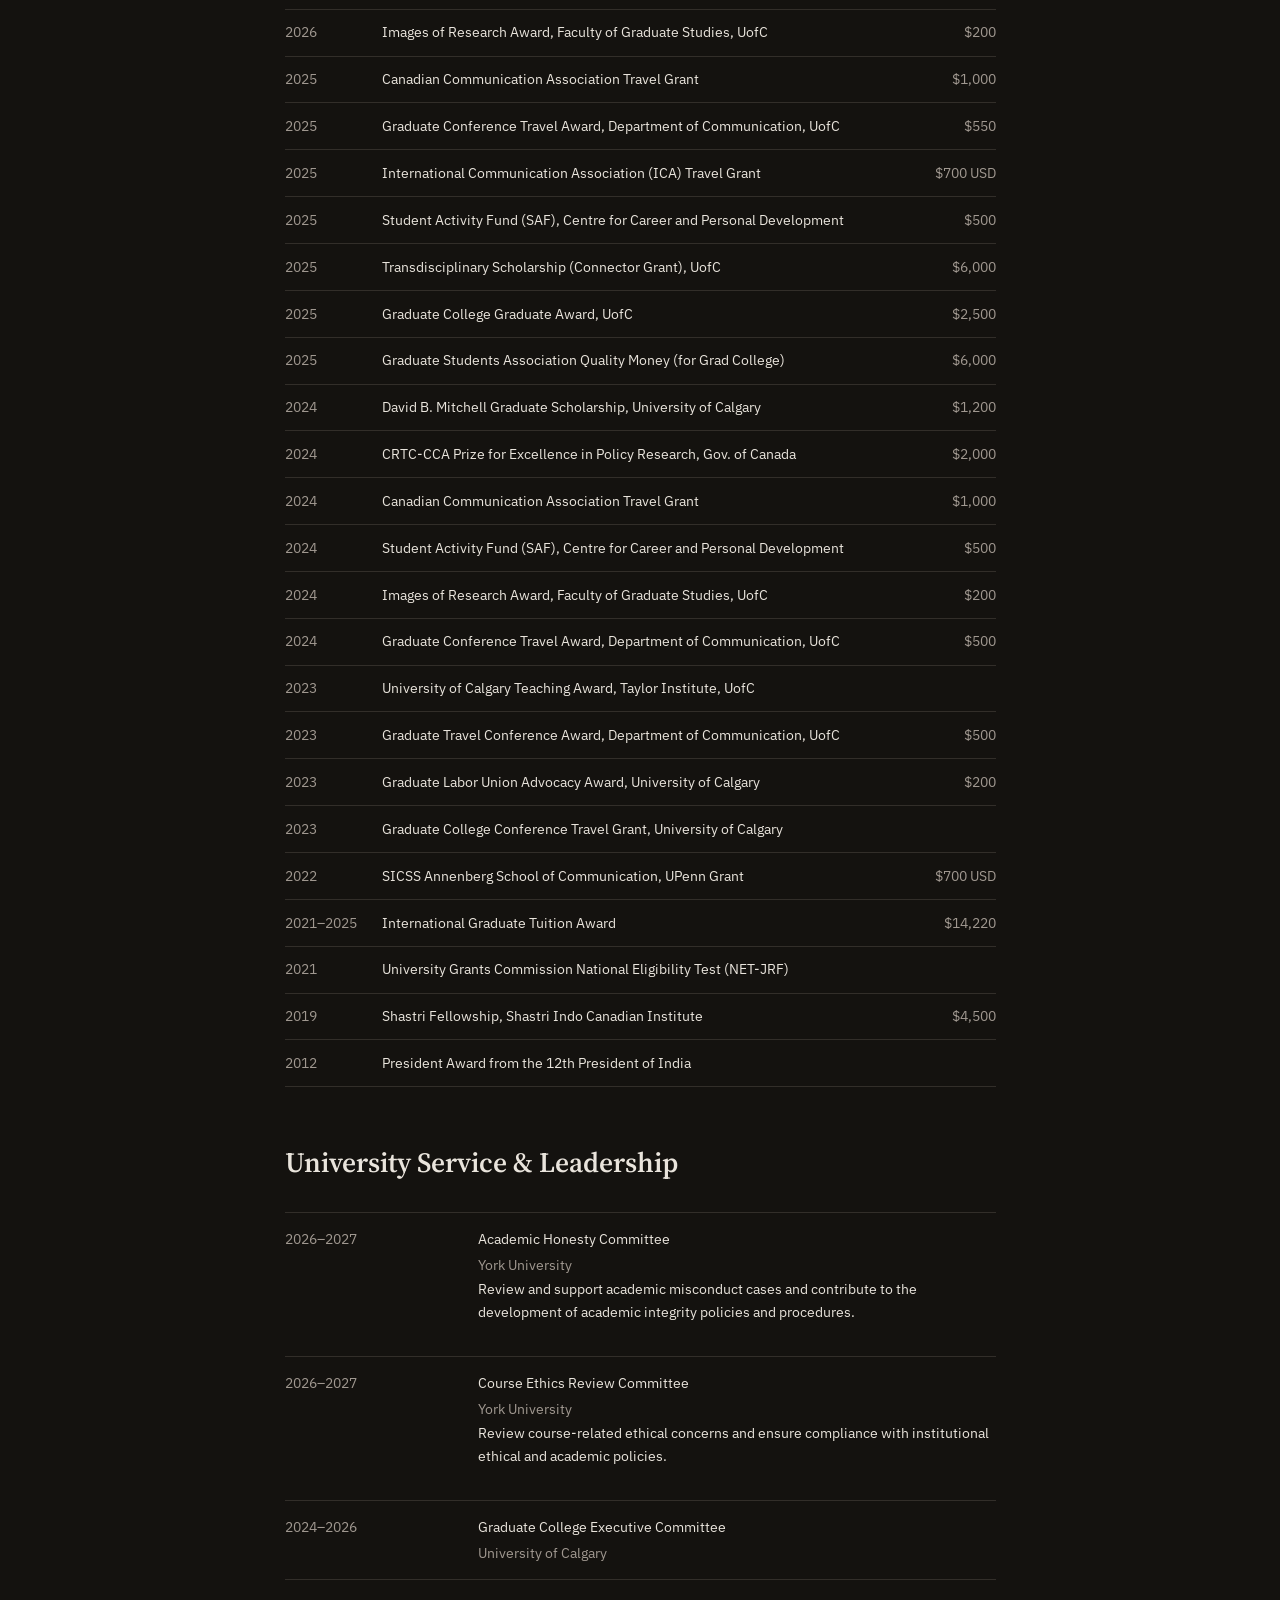
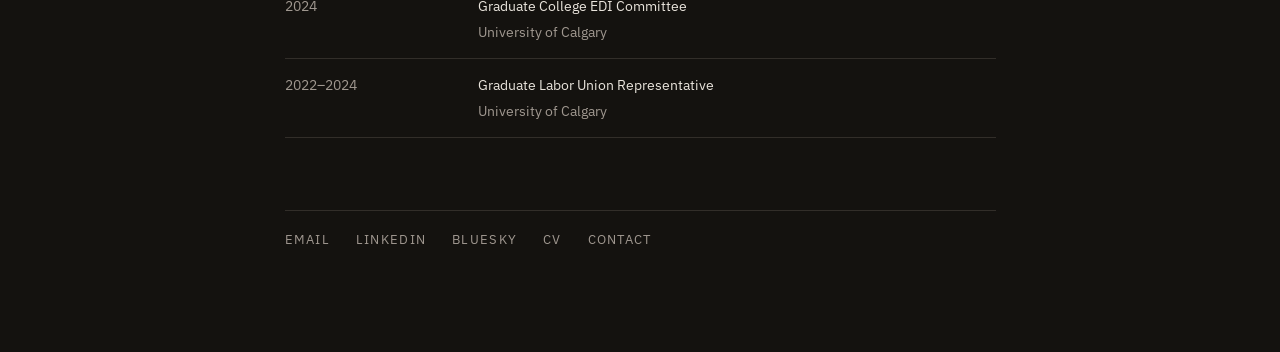
==== commit 972c068a: "Update index.html" ====
--- a/index.html
+++ b/index.html
@@ -253,6 +253,22 @@
         <h2 id="university-services-heading" class="career-title">University Service &amp; Leadership</h2>
         <div class="service-list">
           <article class="service-row">
+            <span class="service-date">2026–2027</span>
+            <div class="service-detail">
+              <p class="service-role">Academic Honesty Committee</p>
+              <p class="service-institution">York University</p>
+              <p class="note">Review and support academic misconduct cases and contribute to the development of academic integrity policies and procedures.</p>
+            </div>
+            </article>
+          <article class="service-row">
+            <span class="service-date">2026–2027</span>
+            <div class="service-detail">
+              <p class="service-role">Course Ethics Review Committee</p>
+              <p class="service-institution">York University</p>
+              <p class="note">Review course-related ethical concerns and ensure compliance with institutional ethical and academic policies.</p>
+            </div>
+          </article>
+          <article class="service-row">
             <span class="service-date">2024–2026</span>
             <div class="service-detail">
               <p class="service-role">Graduate College Executive Committee</p>
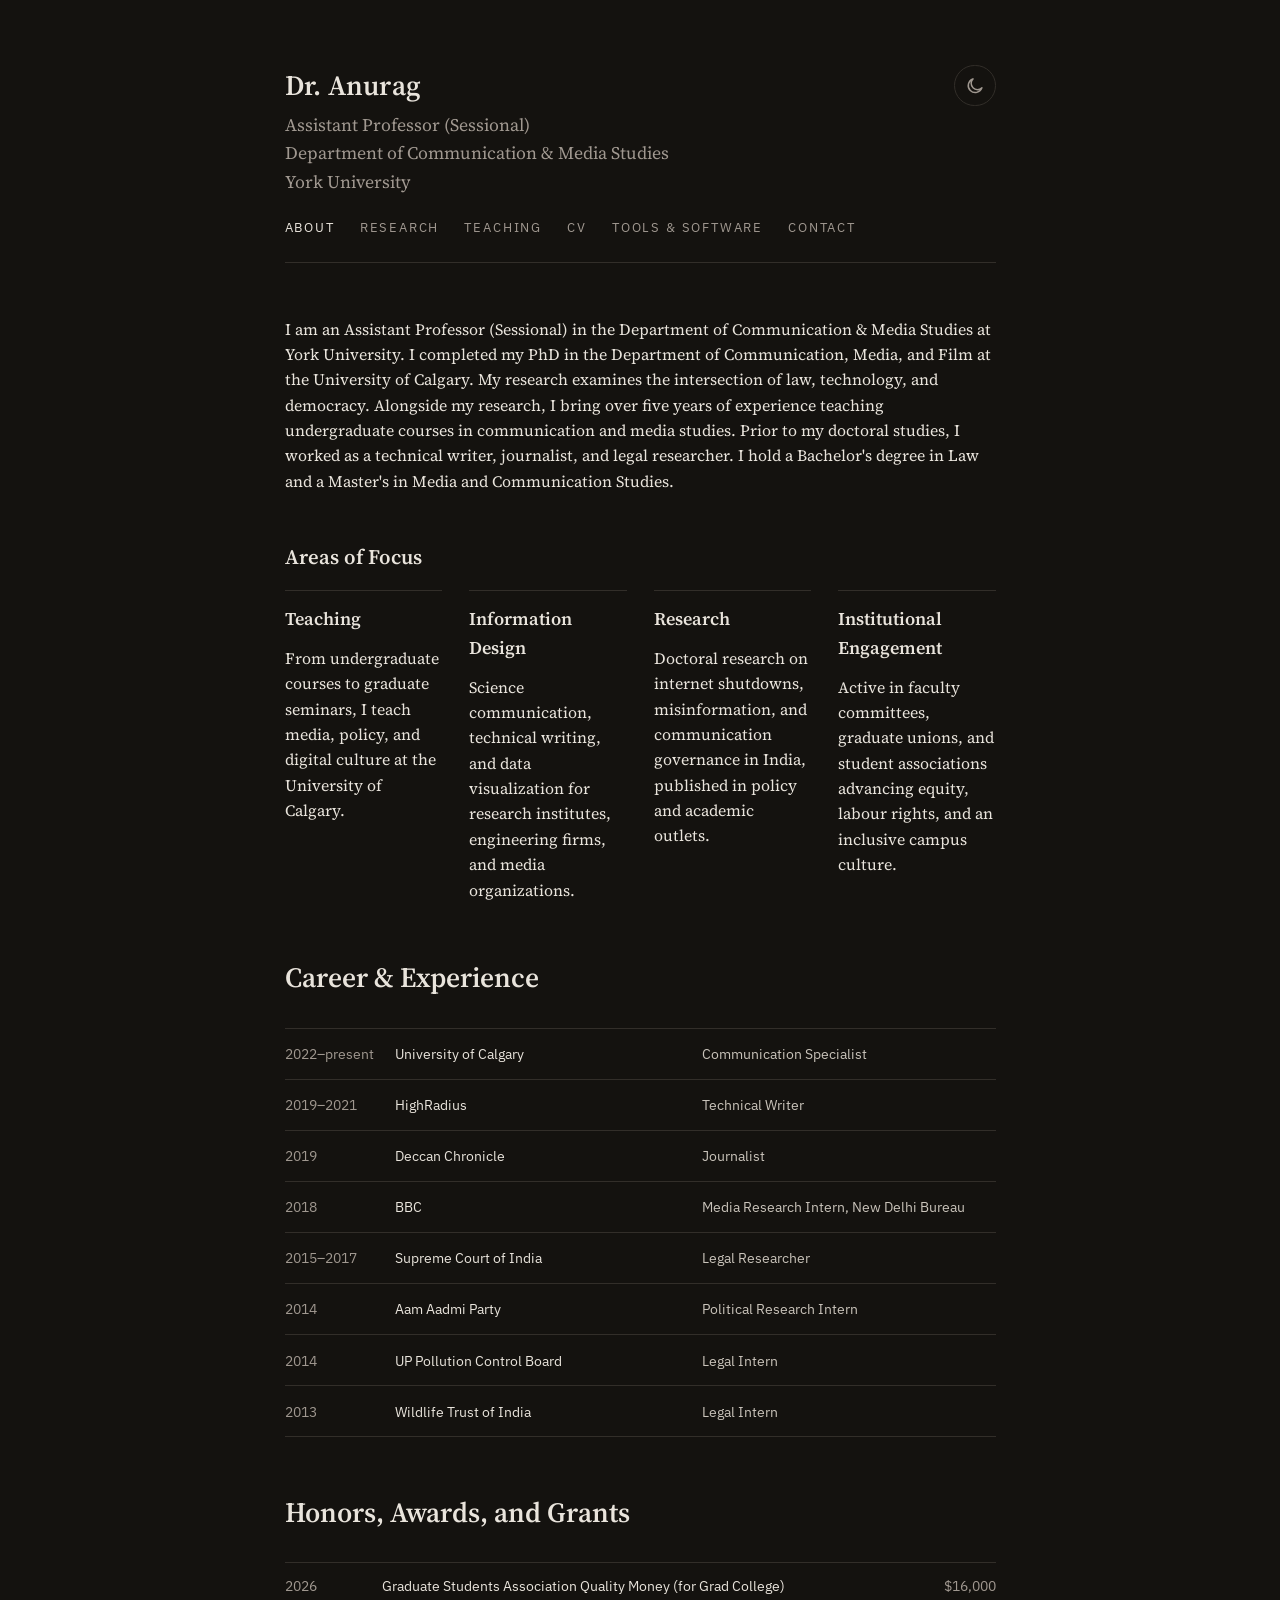
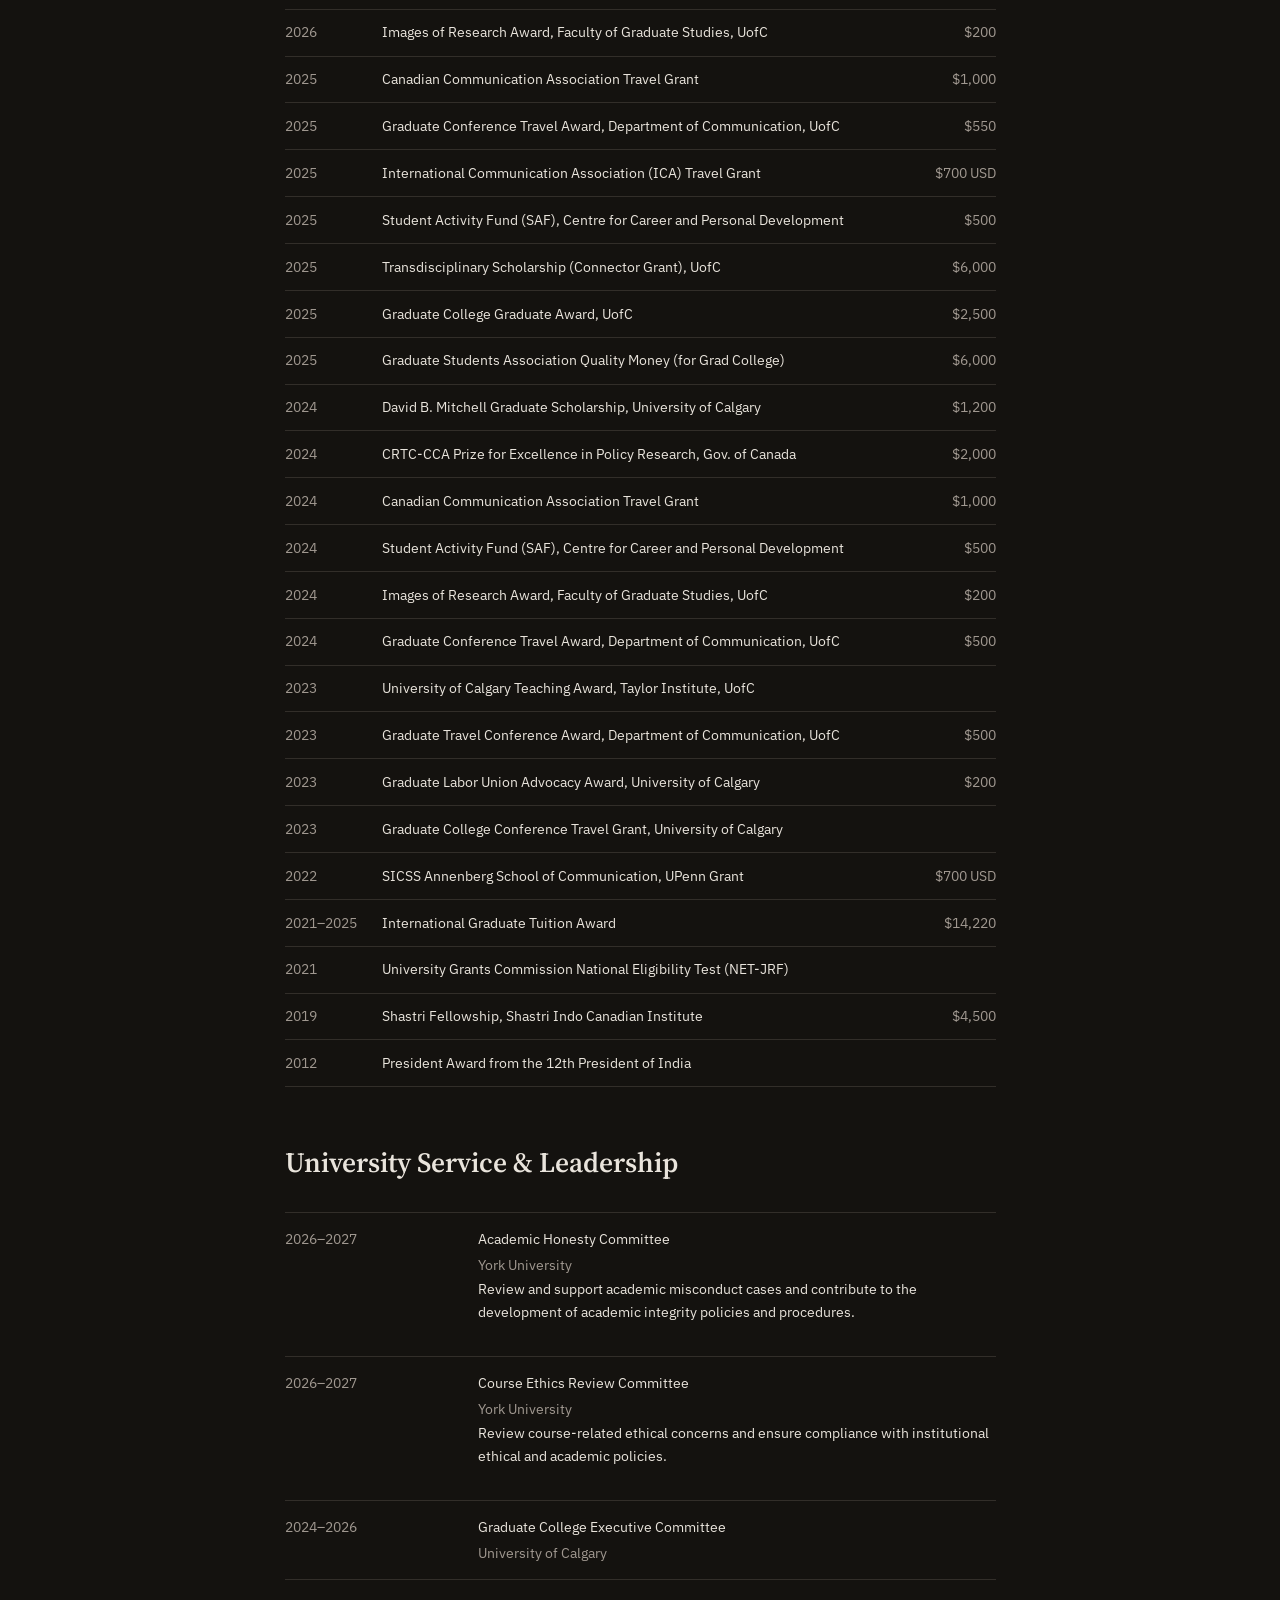
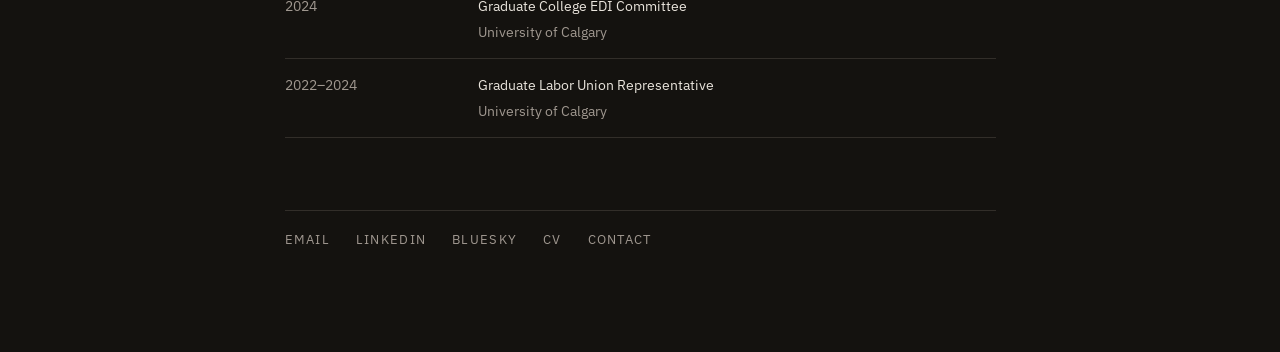
==== commit cb60bd6c: "Update index.html" ====
--- a/index.html
+++ b/index.html
@@ -98,7 +98,7 @@
           <article class="career-row">
             <span class="career-date">2018</span>
             <span class="career-organization">BBC</span>
-            <span class="career-role">Research Intern, New Delhi Bureau</span>
+            <span class="career-role">Media Research Intern, New Delhi Bureau</span>
           </article>
           <article class="career-row">
             <span class="career-date">2015–2017</span>
@@ -296,7 +296,7 @@
 
     <footer>
       <div class="footer-links">
-        <a href="mailto:anurag1@ucalgary.ca">Email</a>
+        <a href="mailto:anurag1@yorku.ca">Email</a>
         <a href="https://www.linkedin.com/in/researchgap" target="_blank" rel="noopener">LinkedIn</a>
         <a href="https://bsky.app/profile/researchgap.bsky.social" target="_blank" rel="noopener">Bluesky</a>
         <a href="assets/Anurag%20CV.pdf">CV</a>
